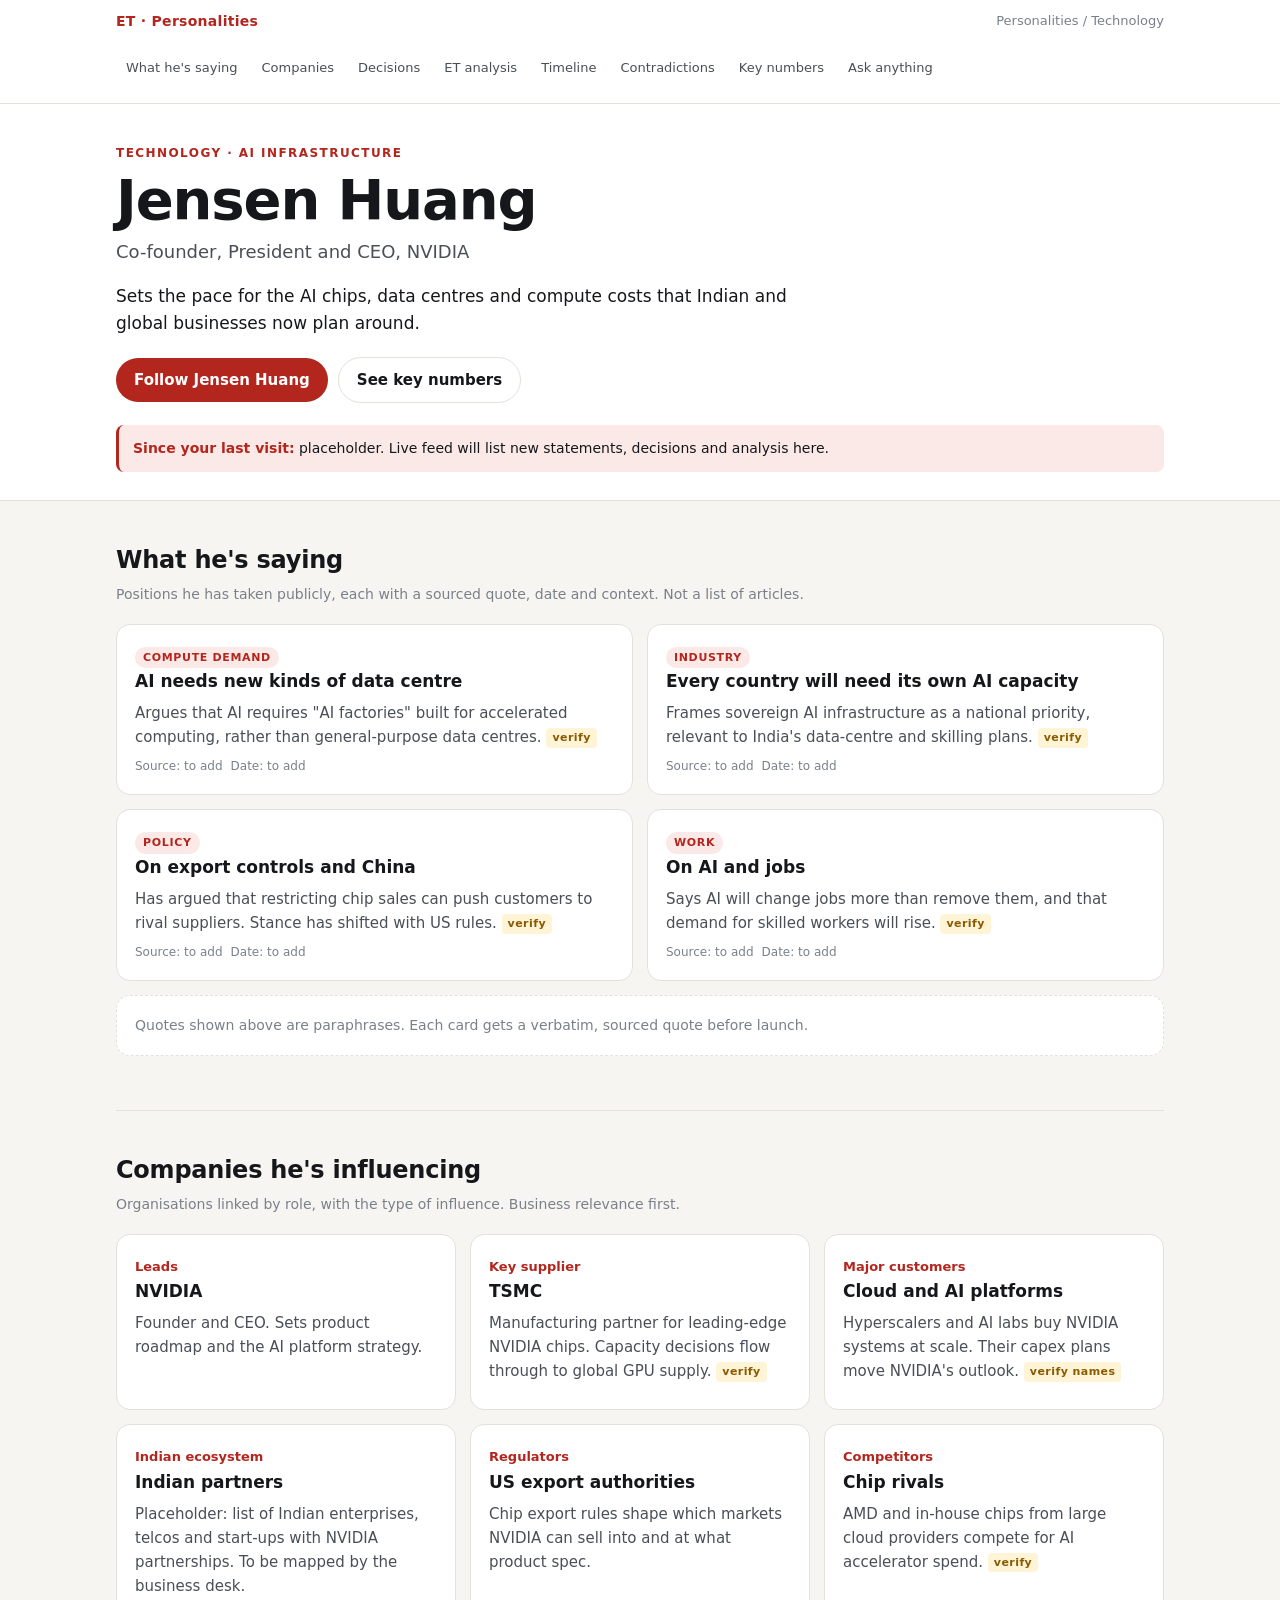
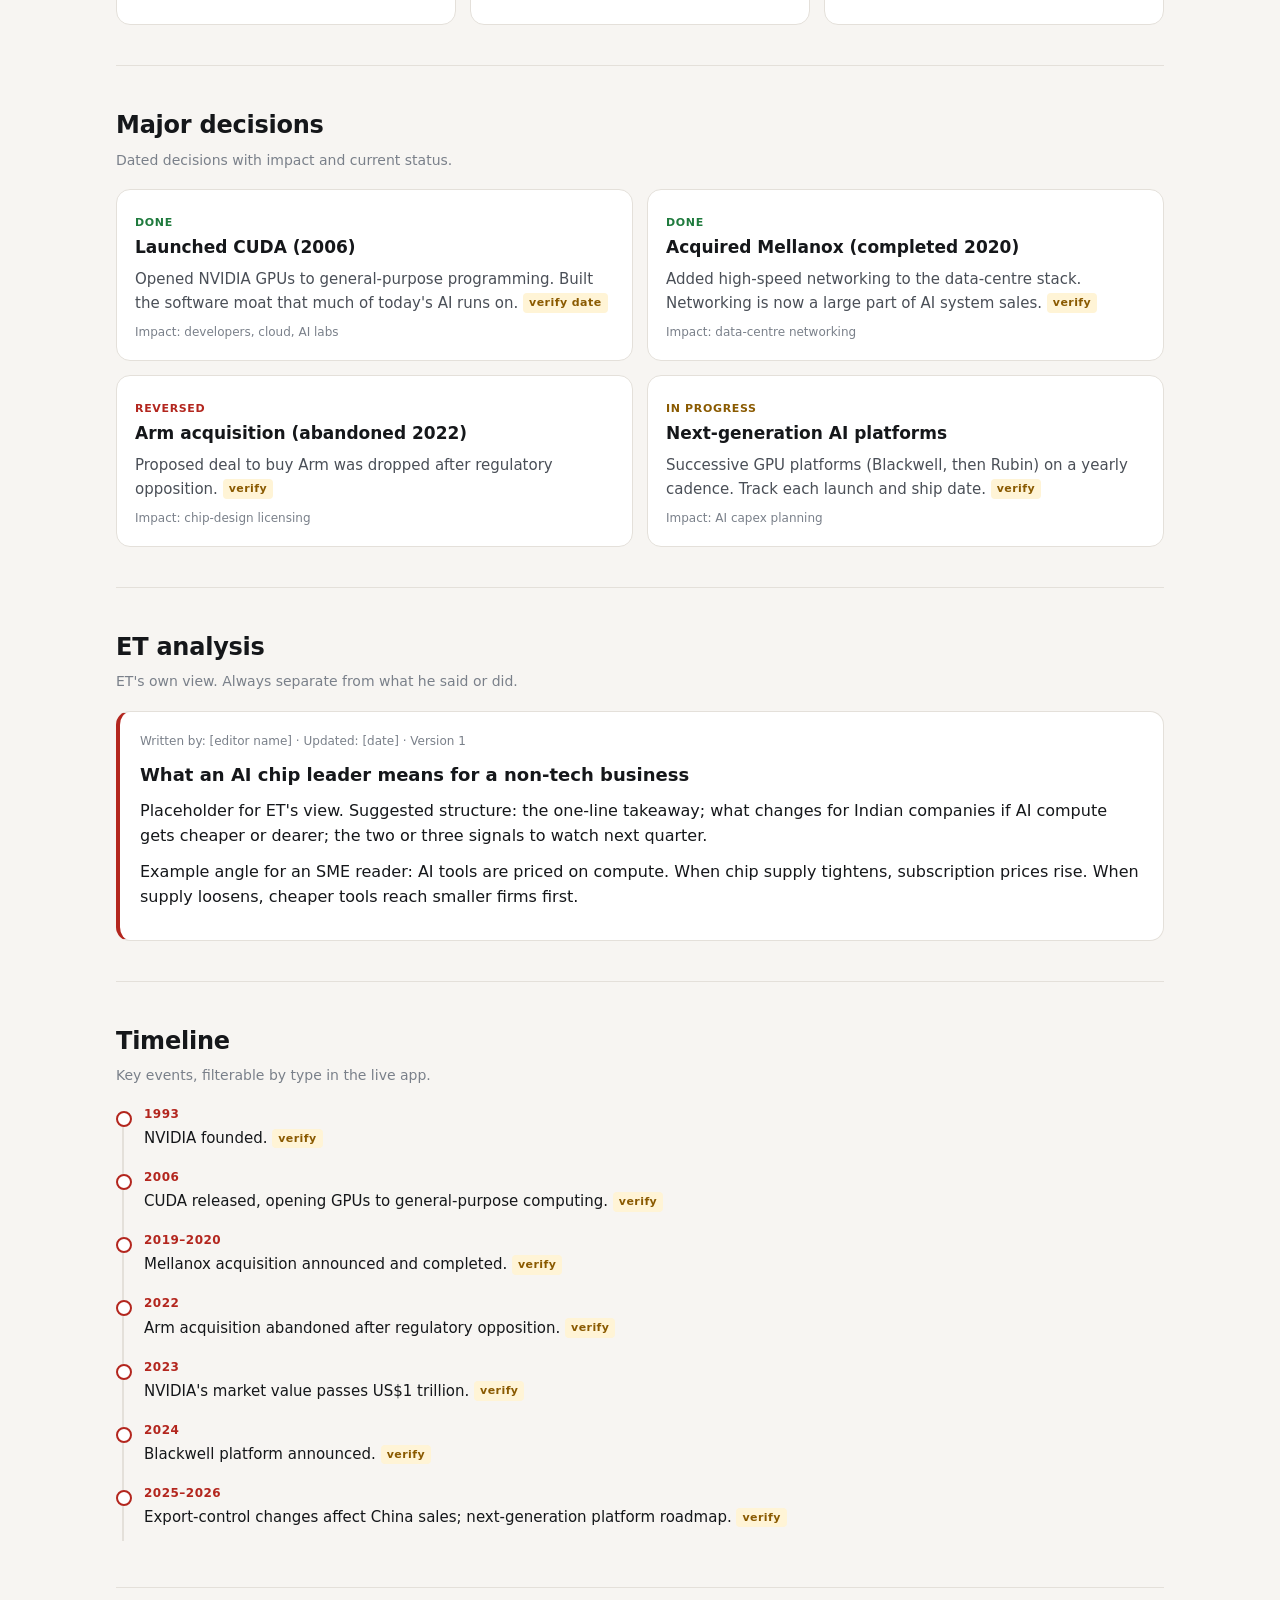
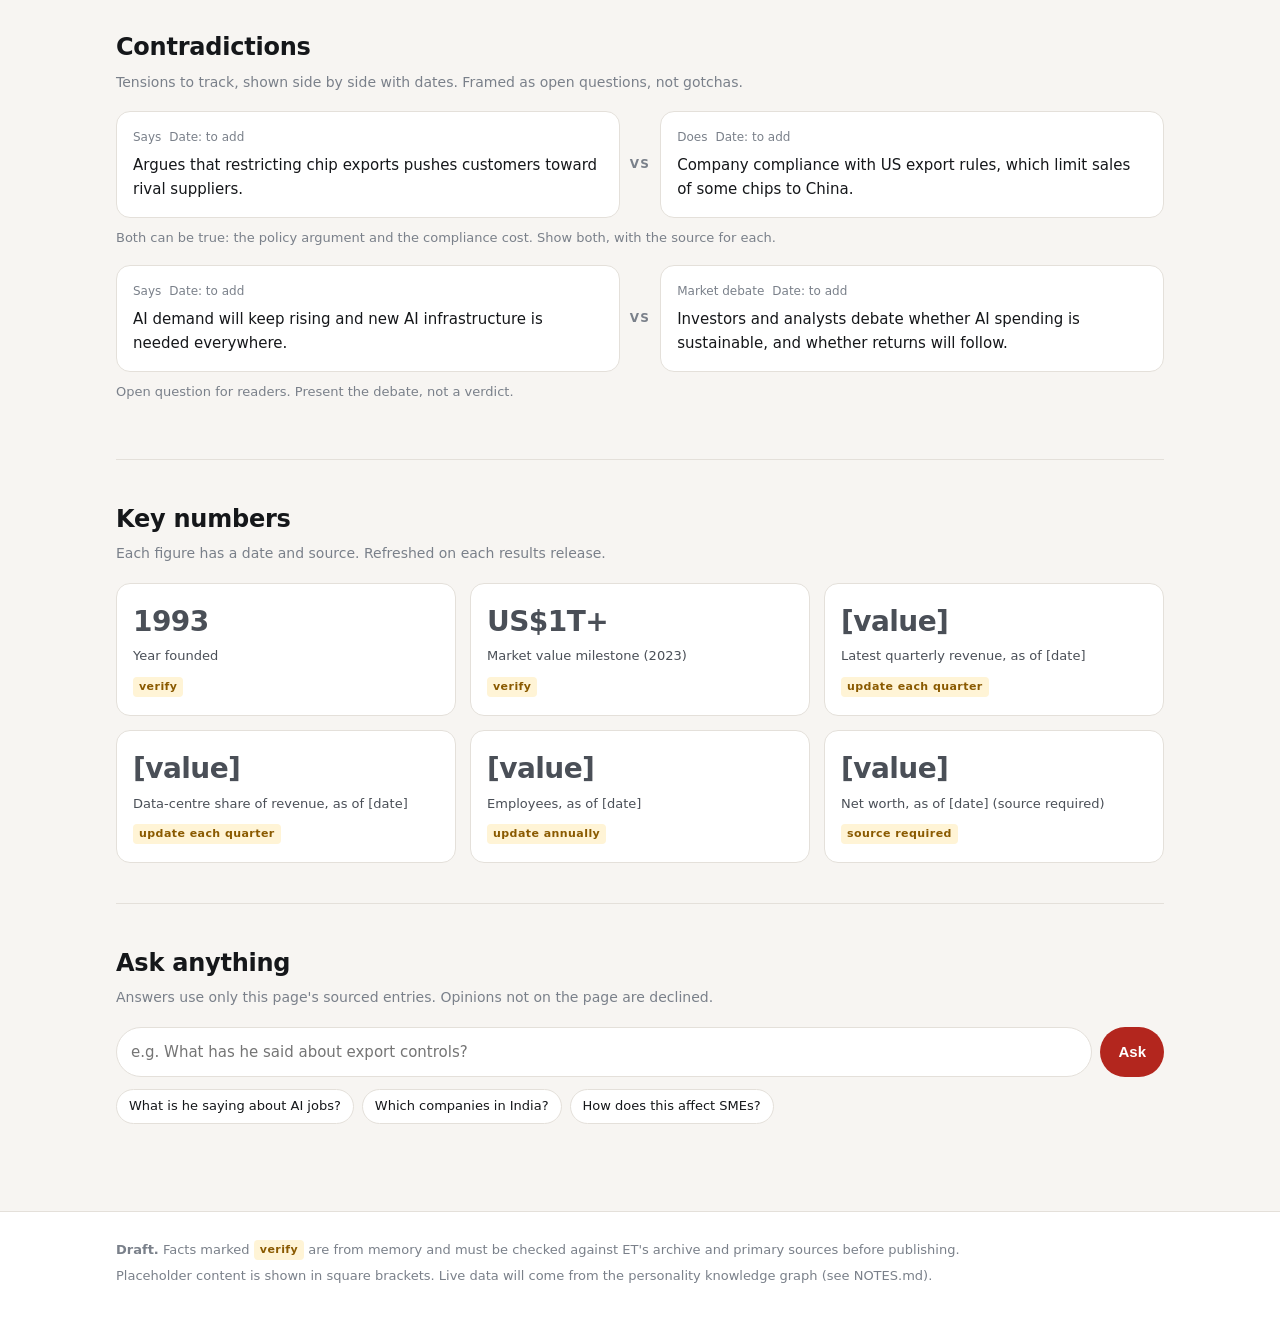
==== et-personality-pages/jensen-huang.html @ f09d6fd0 "Add ET personalities page notes and sample landing pages Draft notes covering shortlist criteria, li" ====
<!doctype html>
<html lang="en">
<head>
<meta charset="utf-8">
<meta name="viewport" content="width=device-width, initial-scale=1">
<title>Jensen Huang: latest news, statements, and business impact</title>
<meta name="description" content="Jensen Huang's positions, companies he is influencing, major decisions, ET analysis, timeline, contradictions and key numbers. Draft.">
<link rel="stylesheet" href="assets/styles.css">
</head>
<body>

<header class="topbar">
  <div class="wrap">
    <a class="brand" href="#top">ET · Personalities</a>
    <span class="crumb">Personalities / Technology</span>
  </div>
  <div class="wrap">
    <nav class="subnav" aria-label="Page sections">
      <a href="#saying">What he's saying</a>
      <a href="#companies">Companies</a>
      <a href="#decisions">Decisions</a>
      <a href="#analysis">ET analysis</a>
      <a href="#timeline">Timeline</a>
      <a href="#contradictions">Contradictions</a>
      <a href="#numbers">Key numbers</a>
      <a href="#ask">Ask anything</a>
    </nav>
  </div>
</header>

<div id="top"></div>

<section class="hero">
  <div class="wrap">
    <p class="eyebrow">Technology · AI infrastructure</p>
    <h1>Jensen Huang</h1>
    <p class="role">Co-founder, President and CEO, NVIDIA</p>
    <p class="why">Sets the pace for the AI chips, data centres and compute costs that Indian and global businesses now plan around.</p>
    <div class="hero-actions">
      <a class="btn" href="#">Follow Jensen Huang</a>
      <a class="btn ghost" href="#numbers">See key numbers</a>
    </div>
    <div class="since">
      <strong>Since your last visit:</strong> placeholder. Live feed will list new statements, decisions and analysis here.
    </div>
  </div>
</section>

<main class="wrap">

  <!-- 1. What he's saying -->
  <section id="saying">
    <div class="sec-head">
      <h2>What he's saying</h2>
      <p>Positions he has taken publicly, each with a sourced quote, date and context. Not a list of articles.</p>
    </div>
    <div class="grid two">
      <article class="card">
        <span class="tag">Compute demand</span>
        <h3>AI needs new kinds of data centre</h3>
        <p>Argues that AI requires "AI factories" built for accelerated computing, rather than general-purpose data centres. <span class="verify">verify</span></p>
        <div class="meta"><span>Source: to add</span><span>Date: to add</span></div>
      </article>
      <article class="card">
        <span class="tag">Industry</span>
        <h3>Every country will need its own AI capacity</h3>
        <p>Frames sovereign AI infrastructure as a national priority, relevant to India's data-centre and skilling plans. <span class="verify">verify</span></p>
        <div class="meta"><span>Source: to add</span><span>Date: to add</span></div>
      </article>
      <article class="card">
        <span class="tag">Policy</span>
        <h3>On export controls and China</h3>
        <p>Has argued that restricting chip sales can push customers to rival suppliers. Stance has shifted with US rules. <span class="verify">verify</span></p>
        <div class="meta"><span>Source: to add</span><span>Date: to add</span></div>
      </article>
      <article class="card">
        <span class="tag">Work</span>
        <h3>On AI and jobs</h3>
        <p>Says AI will change jobs more than remove them, and that demand for skilled workers will rise. <span class="verify">verify</span></p>
        <div class="meta"><span>Source: to add</span><span>Date: to add</span></div>
      </article>
    </div>
    <p class="placeholder" style="margin-top:14px;">Quotes shown above are paraphrases. Each card gets a verbatim, sourced quote before launch.</p>
  </section>

  <!-- 2. Companies he's influencing -->
  <section id="companies">
    <div class="sec-head">
      <h2>Companies he's influencing</h2>
      <p>Organisations linked by role, with the type of influence. Business relevance first.</p>
    </div>
    <div class="grid three">
      <article class="card">
        <span class="org-role">Leads</span>
        <h3>NVIDIA</h3>
        <p>Founder and CEO. Sets product roadmap and the AI platform strategy.</p>
      </article>
      <article class="card">
        <span class="org-role">Key supplier</span>
        <h3>TSMC</h3>
        <p>Manufacturing partner for leading-edge NVIDIA chips. Capacity decisions flow through to global GPU supply. <span class="verify">verify</span></p>
      </article>
      <article class="card">
        <span class="org-role">Major customers</span>
        <h3>Cloud and AI platforms</h3>
        <p>Hyperscalers and AI labs buy NVIDIA systems at scale. Their capex plans move NVIDIA's outlook. <span class="verify">verify names</span></p>
      </article>
      <article class="card">
        <span class="org-role">Indian ecosystem</span>
        <h3>Indian partners</h3>
        <p>Placeholder: list of Indian enterprises, telcos and start-ups with NVIDIA partnerships. To be mapped by the business desk.</p>
      </article>
      <article class="card">
        <span class="org-role">Regulators</span>
        <h3>US export authorities</h3>
        <p>Chip export rules shape which markets NVIDIA can sell into and at what product spec.</p>
      </article>
      <article class="card">
        <span class="org-role">Competitors</span>
        <h3>Chip rivals</h3>
        <p>AMD and in-house chips from large cloud providers compete for AI accelerator spend. <span class="verify">verify</span></p>
      </article>
    </div>
  </section>

  <!-- 3. Major decisions -->
  <section id="decisions">
    <div class="sec-head">
      <h2>Major decisions</h2>
      <p>Dated decisions with impact and current status.</p>
    </div>
    <div class="grid two">
      <article class="card">
        <span class="status done">Done</span>
        <h3>Launched CUDA (2006)</h3>
        <p>Opened NVIDIA GPUs to general-purpose programming. Built the software moat that much of today's AI runs on. <span class="verify">verify date</span></p>
        <div class="meta"><span>Impact: developers, cloud, AI labs</span></div>
      </article>
      <article class="card">
        <span class="status done">Done</span>
        <h3>Acquired Mellanox (completed 2020)</h3>
        <p>Added high-speed networking to the data-centre stack. Networking is now a large part of AI system sales. <span class="verify">verify</span></p>
        <div class="meta"><span>Impact: data-centre networking</span></div>
      </article>
      <article class="card">
        <span class="status reversed">Reversed</span>
        <h3>Arm acquisition (abandoned 2022)</h3>
        <p>Proposed deal to buy Arm was dropped after regulatory opposition. <span class="verify">verify</span></p>
        <div class="meta"><span>Impact: chip-design licensing</span></div>
      </article>
      <article class="card">
        <span class="status progress">In progress</span>
        <h3>Next-generation AI platforms</h3>
        <p>Successive GPU platforms (Blackwell, then Rubin) on a yearly cadence. Track each launch and ship date. <span class="verify">verify</span></p>
        <div class="meta"><span>Impact: AI capex planning</span></div>
      </article>
    </div>
  </section>

  <!-- 4. ET analysis -->
  <section id="analysis">
    <div class="sec-head">
      <h2>ET analysis</h2>
      <p>ET's own view. Always separate from what he said or did.</p>
    </div>
    <article class="analysis">
      <div class="byline">Written by: [editor name] · Updated: [date] · Version 1</div>
      <h3>What an AI chip leader means for a non-tech business</h3>
      <p>Placeholder for ET's view. Suggested structure: the one-line takeaway; what changes for Indian companies if AI compute gets cheaper or dearer; the two or three signals to watch next quarter.</p>
      <p>Example angle for an SME reader: AI tools are priced on compute. When chip supply tightens, subscription prices rise. When supply loosens, cheaper tools reach smaller firms first.</p>
    </article>
  </section>

  <!-- 5. Timeline -->
  <section id="timeline">
    <div class="sec-head">
      <h2>Timeline</h2>
      <p>Key events, filterable by type in the live app.</p>
    </div>
    <ol class="timeline">
      <li><div class="date">1993</div><p class="ev">NVIDIA founded. <span class="verify">verify</span></p></li>
      <li><div class="date">2006</div><p class="ev">CUDA released, opening GPUs to general-purpose computing. <span class="verify">verify</span></p></li>
      <li><div class="date">2019–2020</div><p class="ev">Mellanox acquisition announced and completed. <span class="verify">verify</span></p></li>
      <li><div class="date">2022</div><p class="ev">Arm acquisition abandoned after regulatory opposition. <span class="verify">verify</span></p></li>
      <li><div class="date">2023</div><p class="ev">NVIDIA's market value passes US$1 trillion. <span class="verify">verify</span></p></li>
      <li><div class="date">2024</div><p class="ev">Blackwell platform announced. <span class="verify">verify</span></p></li>
      <li><div class="date">2025–2026</div><p class="ev">Export-control changes affect China sales; next-generation platform roadmap. <span class="verify">verify</span></p></li>
    </ol>
  </section>

  <!-- 6. Contradictions -->
  <section id="contradictions">
    <div class="sec-head">
      <h2>Contradictions</h2>
      <p>Tensions to track, shown side by side with dates. Framed as open questions, not gotchas.</p>
    </div>
    <div class="pair">
      <div class="side">
        <div class="meta"><span>Says</span><span>Date: to add</span></div>
        <p>Argues that restricting chip exports pushes customers toward rival suppliers.</p>
      </div>
      <div class="vs">VS</div>
      <div class="side">
        <div class="meta"><span>Does</span><span>Date: to add</span></div>
        <p>Company compliance with US export rules, which limit sales of some chips to China.</p>
      </div>
    </div>
    <p class="pair-note">Both can be true: the policy argument and the compliance cost. Show both, with the source for each.</p>
    <div class="pair">
      <div class="side">
        <div class="meta"><span>Says</span><span>Date: to add</span></div>
        <p>AI demand will keep rising and new AI infrastructure is needed everywhere.</p>
      </div>
      <div class="vs">VS</div>
      <div class="side">
        <div class="meta"><span>Market debate</span><span>Date: to add</span></div>
        <p>Investors and analysts debate whether AI spending is sustainable, and whether returns will follow.</p>
      </div>
    </div>
    <p class="pair-note">Open question for readers. Present the debate, not a verdict.</p>
  </section>

  <!-- 7. Key numbers -->
  <section id="numbers">
    <div class="sec-head">
      <h2>Key numbers</h2>
      <p>Each figure has a date and source. Refreshed on each results release.</p>
    </div>
    <div class="grid three">
      <div class="card stat"><p class="val">1993</p><p class="lbl">Year founded</p><span class="verify">verify</span></div>
      <div class="card stat"><p class="val">US$1T+</p><p class="lbl">Market value milestone (2023)</p><span class="verify">verify</span></div>
      <div class="card stat"><p class="val">[value]</p><p class="lbl">Latest quarterly revenue, as of [date]</p><span class="verify">update each quarter</span></div>
      <div class="card stat"><p class="val">[value]</p><p class="lbl">Data-centre share of revenue, as of [date]</p><span class="verify">update each quarter</span></div>
      <div class="card stat"><p class="val">[value]</p><p class="lbl">Employees, as of [date]</p><span class="verify">update annually</span></div>
      <div class="card stat"><p class="val">[value]</p><p class="lbl">Net worth, as of [date] (source required)</p><span class="verify">source required</span></div>
    </div>
  </section>

  <!-- 8. Ask anything -->
  <section id="ask">
    <div class="sec-head">
      <h2>Ask anything</h2>
      <p>Answers use only this page's sourced entries. Opinions not on the page are declined.</p>
    </div>
    <form class="ask" onsubmit="return askJensen(event)">
      <input type="text" id="q" placeholder="e.g. What has he said about export controls?" aria-label="Ask a question about Jensen Huang">
      <button class="btn" type="submit">Ask</button>
    </form>
    <div class="chips">
      <button type="button" onclick="suggest('What is he saying about AI jobs?')">What is he saying about AI jobs?</button>
      <button type="button" onclick="suggest('Which companies does he influence in India?')">Which companies in India?</button>
      <button type="button" onclick="suggest('How do his decisions affect SME costs?')">How does this affect SMEs?</button>
    </div>
    <p class="ask-out" id="out" aria-live="polite"></p>
  </section>

</main>

<footer>
  <div class="wrap">
    <p><strong>Draft.</strong> Facts marked <span class="verify">verify</span> are from memory and must be checked against ET's archive and primary sources before publishing.</p>
    <p>Placeholder content is shown in square brackets. Live data will come from the personality knowledge graph (see NOTES.md).</p>
  </div>
</footer>

<script>
  function suggest(text) {
    document.getElementById('q').value = text;
    document.getElementById('q').focus();
  }
  function askJensen(e) {
    e.preventDefault();
    var q = document.getElementById('q').value.trim();
    document.getElementById('out').textContent = q
      ? 'Ask-anything is not live yet. It will answer "' + q + '" from this page\'s sourced entries and cite them.'
      : 'Type a question first.';
    return false;
  }
</script>
</body>
</html>
---- et-personality-pages/assets/styles.css ----
:root {
  --bg: #f7f5f2;
  --surface: #ffffff;
  --ink: #15171a;
  --ink-soft: #4a4f57;
  --muted: #7a808a;
  --line: #e4e0da;
  --accent: #b3261e;
  --accent-soft: #fbe9e7;
  --verify: #8a5a00;
  --verify-bg: #fff4d6;
  --radius: 14px;
  --maxw: 1080px;
}

@media (prefers-color-scheme: dark) {
  :root:not([data-theme="light"]) {
    --bg: #0f1113;
    --surface: #171a1d;
    --ink: #f1f1ee;
    --ink-soft: #c3c7cc;
    --muted: #8b919b;
    --line: #2a2e33;
    --accent: #ff7a70;
    --accent-soft: #3a1e1c;
    --verify: #f5c770;
    --verify-bg: #3a2e12;
  }
}

:root[data-theme="dark"] {
  --bg: #0f1113;
  --surface: #171a1d;
  --ink: #f1f1ee;
  --ink-soft: #c3c7cc;
  --muted: #8b919b;
  --line: #2a2e33;
  --accent: #ff7a70;
  --accent-soft: #3a1e1c;
  --verify: #f5c770;
  --verify-bg: #3a2e12;
}

* { box-sizing: border-box; }

html { scroll-behavior: smooth; }

body {
  margin: 0;
  background: var(--bg);
  color: var(--ink);
  font-family: system-ui, -apple-system, "Segoe UI", Roboto, "Helvetica Neue", Arial, sans-serif;
  line-height: 1.6;
  -webkit-font-smoothing: antialiased;
}

a { color: inherit; }

.wrap {
  max-width: var(--maxw);
  margin: 0 auto;
  padding: 0 16px;
}

/* ---------- top bar + section nav ---------- */
.topbar {
  position: sticky;
  top: 0;
  z-index: 10;
  background: var(--surface);
  border-bottom: 1px solid var(--line);
}
.topbar .wrap {
  display: flex;
  align-items: center;
  justify-content: space-between;
  gap: 12px;
  padding-top: 10px;
  padding-bottom: 10px;
}
.brand { font-weight: 700; letter-spacing: 0.02em; font-size: 14px; color: var(--accent); text-decoration: none; }
.crumb { font-size: 13px; color: var(--muted); }

.subnav {
  display: flex;
  gap: 4px;
  overflow-x: auto;
  scrollbar-width: none;
  padding-bottom: 8px;
}
.subnav::-webkit-scrollbar { display: none; }
.subnav a {
  flex: 0 0 auto;
  font-size: 13px;
  text-decoration: none;
  color: var(--ink-soft);
  padding: 6px 10px;
  border-radius: 999px;
  white-space: nowrap;
}
.subnav a:hover { background: var(--accent-soft); color: var(--accent); }

/* ---------- hero ---------- */
.hero {
  padding: 40px 0 28px;
  border-bottom: 1px solid var(--line);
  background: var(--surface);
}
.eyebrow {
  font-size: 12px;
  text-transform: uppercase;
  letter-spacing: 0.12em;
  color: var(--accent);
  font-weight: 700;
  margin: 0 0 8px;
}
h1 {
  font-size: clamp(32px, 6vw, 56px);
  line-height: 1.05;
  margin: 0 0 8px;
  letter-spacing: -0.02em;
}
.role { font-size: 18px; color: var(--ink-soft); margin: 0 0 16px; }
.why { max-width: 680px; font-size: 17px; color: var(--ink); margin: 0 0 20px; }
.hero-actions { display: flex; flex-wrap: wrap; gap: 10px; align-items: center; }
.btn {
  display: inline-block;
  border: 0;
  border-radius: 999px;
  padding: 10px 18px;
  font-size: 15px;
  font-weight: 600;
  cursor: pointer;
  text-decoration: none;
  background: var(--accent);
  color: #fff;
}
.btn.ghost { background: transparent; color: var(--ink); border: 1px solid var(--line); }
.since {
  margin-top: 22px;
  padding: 12px 14px;
  border-left: 3px solid var(--accent);
  background: var(--accent-soft);
  border-radius: 8px;
  font-size: 14px;
  color: var(--ink);
}
.since strong { color: var(--accent); }

/* ---------- sections ---------- */
main section {
  padding: 40px 0;
  border-bottom: 1px solid var(--line);
}
main section:last-of-type { border-bottom: 0; }
.sec-head { margin-bottom: 18px; }
.sec-head h2 { font-size: 24px; margin: 0 0 4px; letter-spacing: -0.01em; }
.sec-head p { margin: 0; color: var(--muted); font-size: 14px; }

.grid { display: grid; gap: 14px; grid-template-columns: 1fr; }
@media (min-width: 720px) {
  .grid.two { grid-template-columns: 1fr 1fr; }
  .grid.three { grid-template-columns: 1fr 1fr 1fr; }
}

.card {
  background: var(--surface);
  border: 1px solid var(--line);
  border-radius: var(--radius);
  padding: 18px;
}
.card h3 { margin: 0 0 6px; font-size: 17px; }
.card p { margin: 0 0 8px; color: var(--ink-soft); font-size: 15px; }
.meta { font-size: 12px; color: var(--muted); display: flex; flex-wrap: wrap; gap: 8px; }
.tag {
  display: inline-block;
  font-size: 11px;
  font-weight: 600;
  text-transform: uppercase;
  letter-spacing: 0.06em;
  padding: 2px 8px;
  border-radius: 999px;
  background: var(--accent-soft);
  color: var(--accent);
}

blockquote {
  margin: 0 0 8px;
  padding: 0 0 0 12px;
  border-left: 2px solid var(--accent);
  color: var(--ink);
  font-style: italic;
}

/* [verify] marker */
.verify {
  display: inline-block;
  font-size: 11px;
  font-weight: 700;
  padding: 1px 6px;
  border-radius: 4px;
  background: var(--verify-bg);
  color: var(--verify);
  font-style: normal;
  letter-spacing: 0.04em;
  vertical-align: middle;
}

.placeholder {
  border: 1px dashed var(--line);
  border-radius: var(--radius);
  padding: 18px;
  color: var(--muted);
  font-size: 14px;
  background: var(--surface);
}

/* ---------- companies ---------- */
.org-role { font-size: 13px; color: var(--accent); font-weight: 600; }

/* ---------- decisions ---------- */
.status { font-size: 11px; font-weight: 700; text-transform: uppercase; letter-spacing: 0.06em; color: var(--ink-soft); }
.status.done { color: #1f7a3d; }
.status.progress { color: var(--verify); }
.status.reversed { color: var(--accent); }

/* ---------- analysis ---------- */
.analysis {
  background: var(--surface);
  border: 1px solid var(--line);
  border-left: 4px solid var(--accent);
  border-radius: var(--radius);
  padding: 20px;
}
.analysis h3 { margin: 0 0 8px; font-size: 18px; }
.analysis p { margin: 0 0 10px; color: var(--ink); }
.analysis .byline { font-size: 12px; color: var(--muted); margin-bottom: 10px; }

/* ---------- timeline ---------- */
.timeline { position: relative; margin: 0; padding: 0 0 0 22px; list-style: none; }
.timeline::before {
  content: "";
  position: absolute;
  left: 6px; top: 6px; bottom: 6px;
  width: 2px;
  background: var(--line);
}
.timeline li { position: relative; padding: 0 0 18px 6px; }
.timeline li::before {
  content: "";
  position: absolute;
  left: -22px; top: 6px;
  width: 12px; height: 12px;
  border-radius: 50%;
  background: var(--surface);
  border: 2px solid var(--accent);
}
.timeline .date { font-size: 12px; font-weight: 700; color: var(--accent); letter-spacing: 0.04em; }
.timeline .ev { font-size: 15px; margin: 2px 0 0; }

/* ---------- contradictions ---------- */
.pair {
  display: grid;
  gap: 10px;
  grid-template-columns: 1fr;
  margin-bottom: 14px;
}
@media (min-width: 720px) {
  .pair { grid-template-columns: 1fr auto 1fr; align-items: stretch; }
}
.pair .side { background: var(--surface); border: 1px solid var(--line); border-radius: var(--radius); padding: 16px; }
.pair .side .meta { margin-bottom: 6px; }
.pair .side p { margin: 0; font-size: 15px; }
.pair .vs {
  align-self: center;
  font-size: 12px;
  font-weight: 700;
  color: var(--muted);
  text-align: center;
  letter-spacing: 0.1em;
}
.pair-note { font-size: 13px; color: var(--muted); margin: -4px 0 16px; }

/* ---------- key numbers ---------- */
.stat { padding: 16px; }
.stat .val { font-size: 28px; font-weight: 800; letter-spacing: -0.02em; margin: 0; }
.stat .lbl { font-size: 13px; color: var(--ink-soft); margin: 2px 0 6px; }

/* ---------- ask anything ---------- */
.ask { display: flex; gap: 8px; flex-wrap: wrap; }
.ask input {
  flex: 1 1 240px;
  min-width: 0;
  font: inherit;
  font-size: 15px;
  padding: 12px 14px;
  border-radius: 999px;
  border: 1px solid var(--line);
  background: var(--surface);
  color: var(--ink);
}
.ask input:focus { outline: 2px solid var(--accent); outline-offset: 1px; }
.ask-out { margin-top: 12px; font-size: 14px; color: var(--ink-soft); min-height: 1.5em; }
.chips { display: flex; flex-wrap: wrap; gap: 8px; margin-top: 12px; }
.chips button {
  font: inherit;
  font-size: 13px;
  padding: 6px 12px;
  border-radius: 999px;
  border: 1px solid var(--line);
  background: var(--surface);
  color: var(--ink);
  cursor: pointer;
}

/* ---------- footer ---------- */
footer {
  padding: 28px 0 40px;
  font-size: 13px;
  color: var(--muted);
  background: var(--surface);
  border-top: 1px solid var(--line);
}
footer p { margin: 0 0 6px; }

@media (max-width: 480px) {
  .topbar .crumb { display: none; }
  .hero { padding-top: 28px; }
}
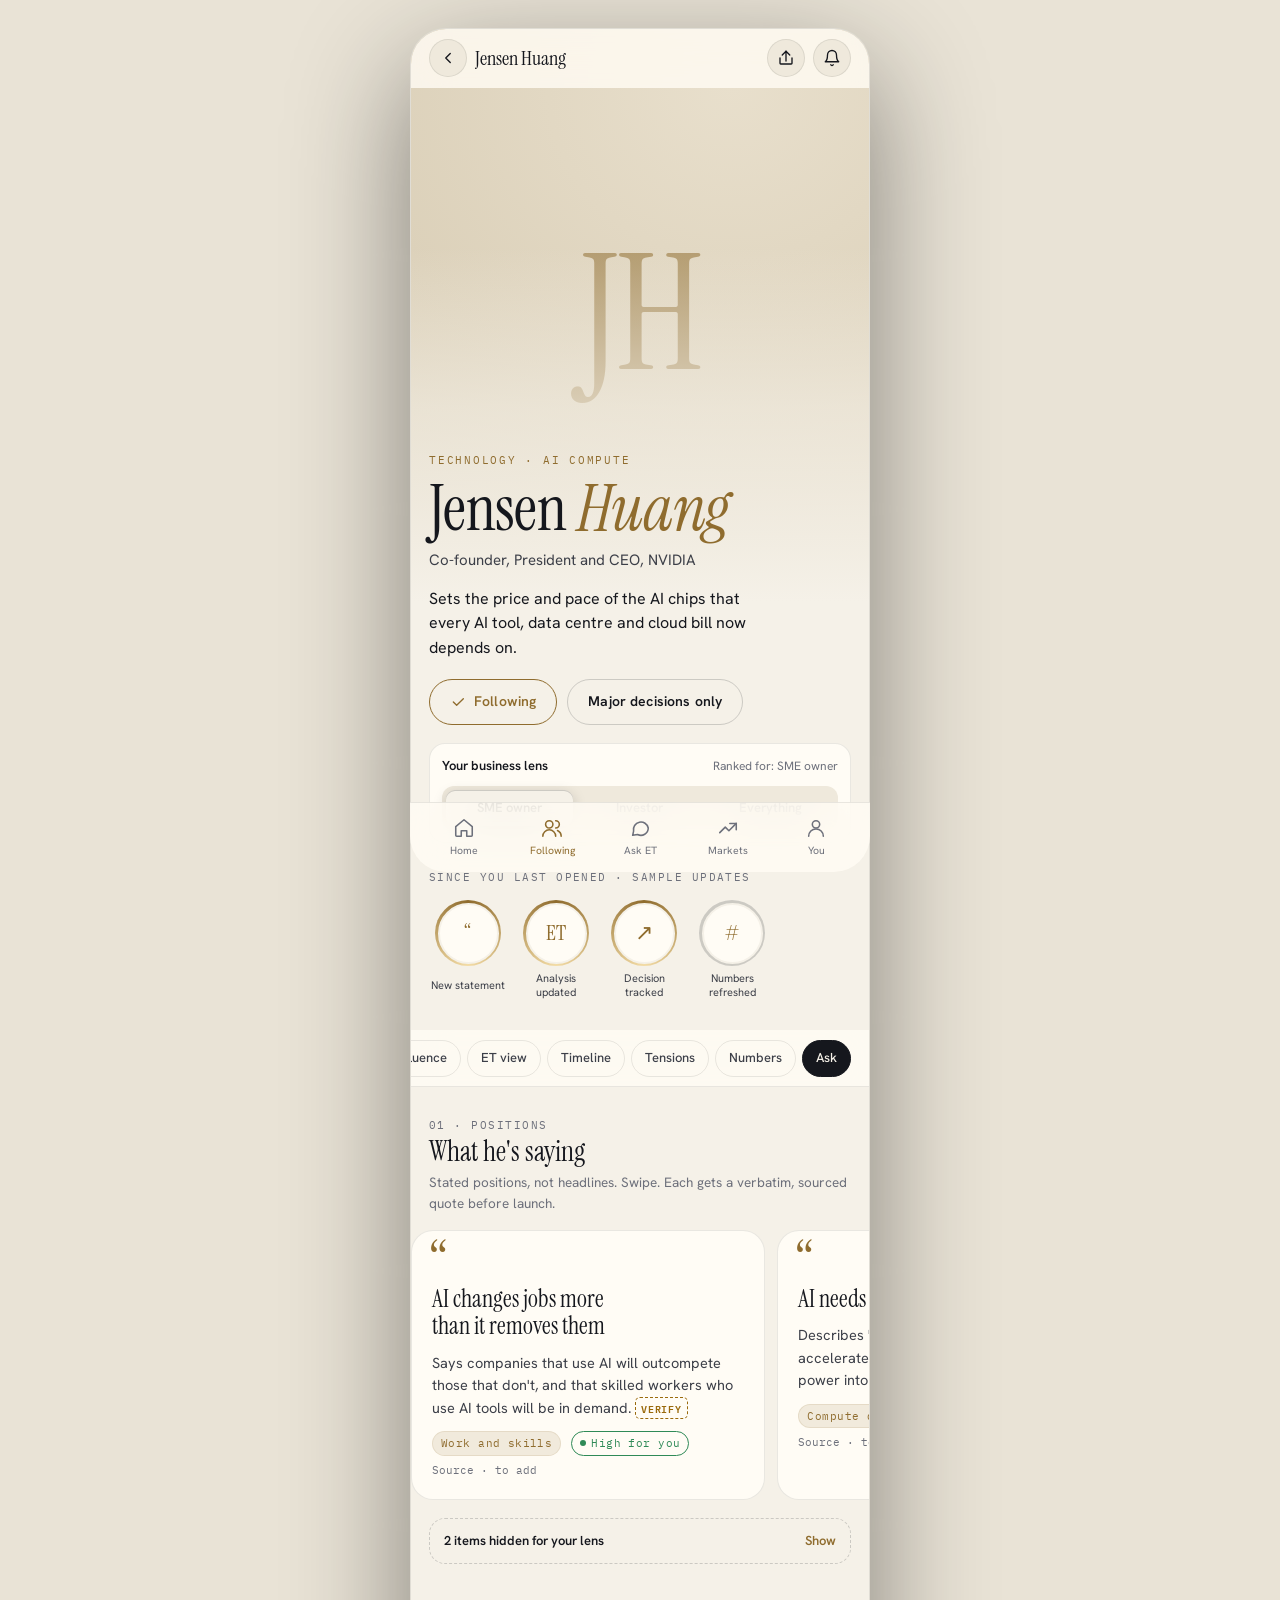
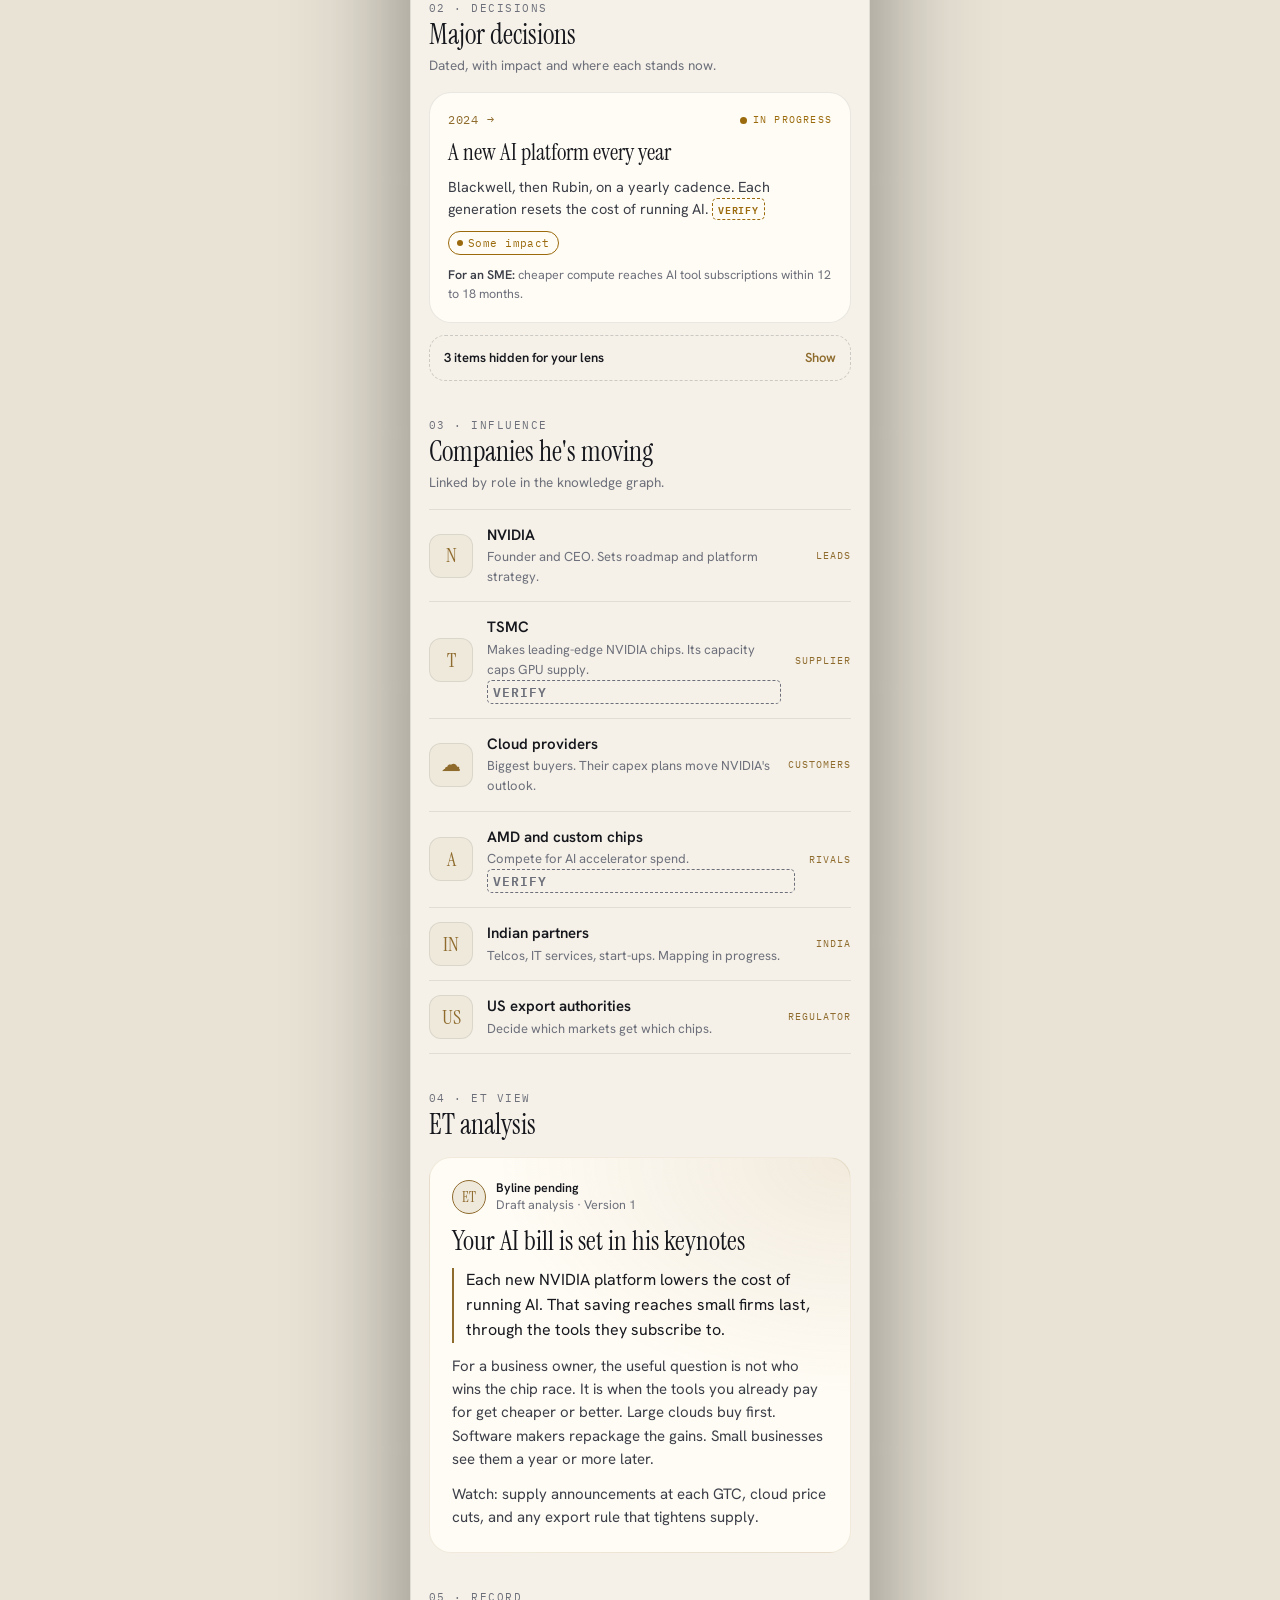
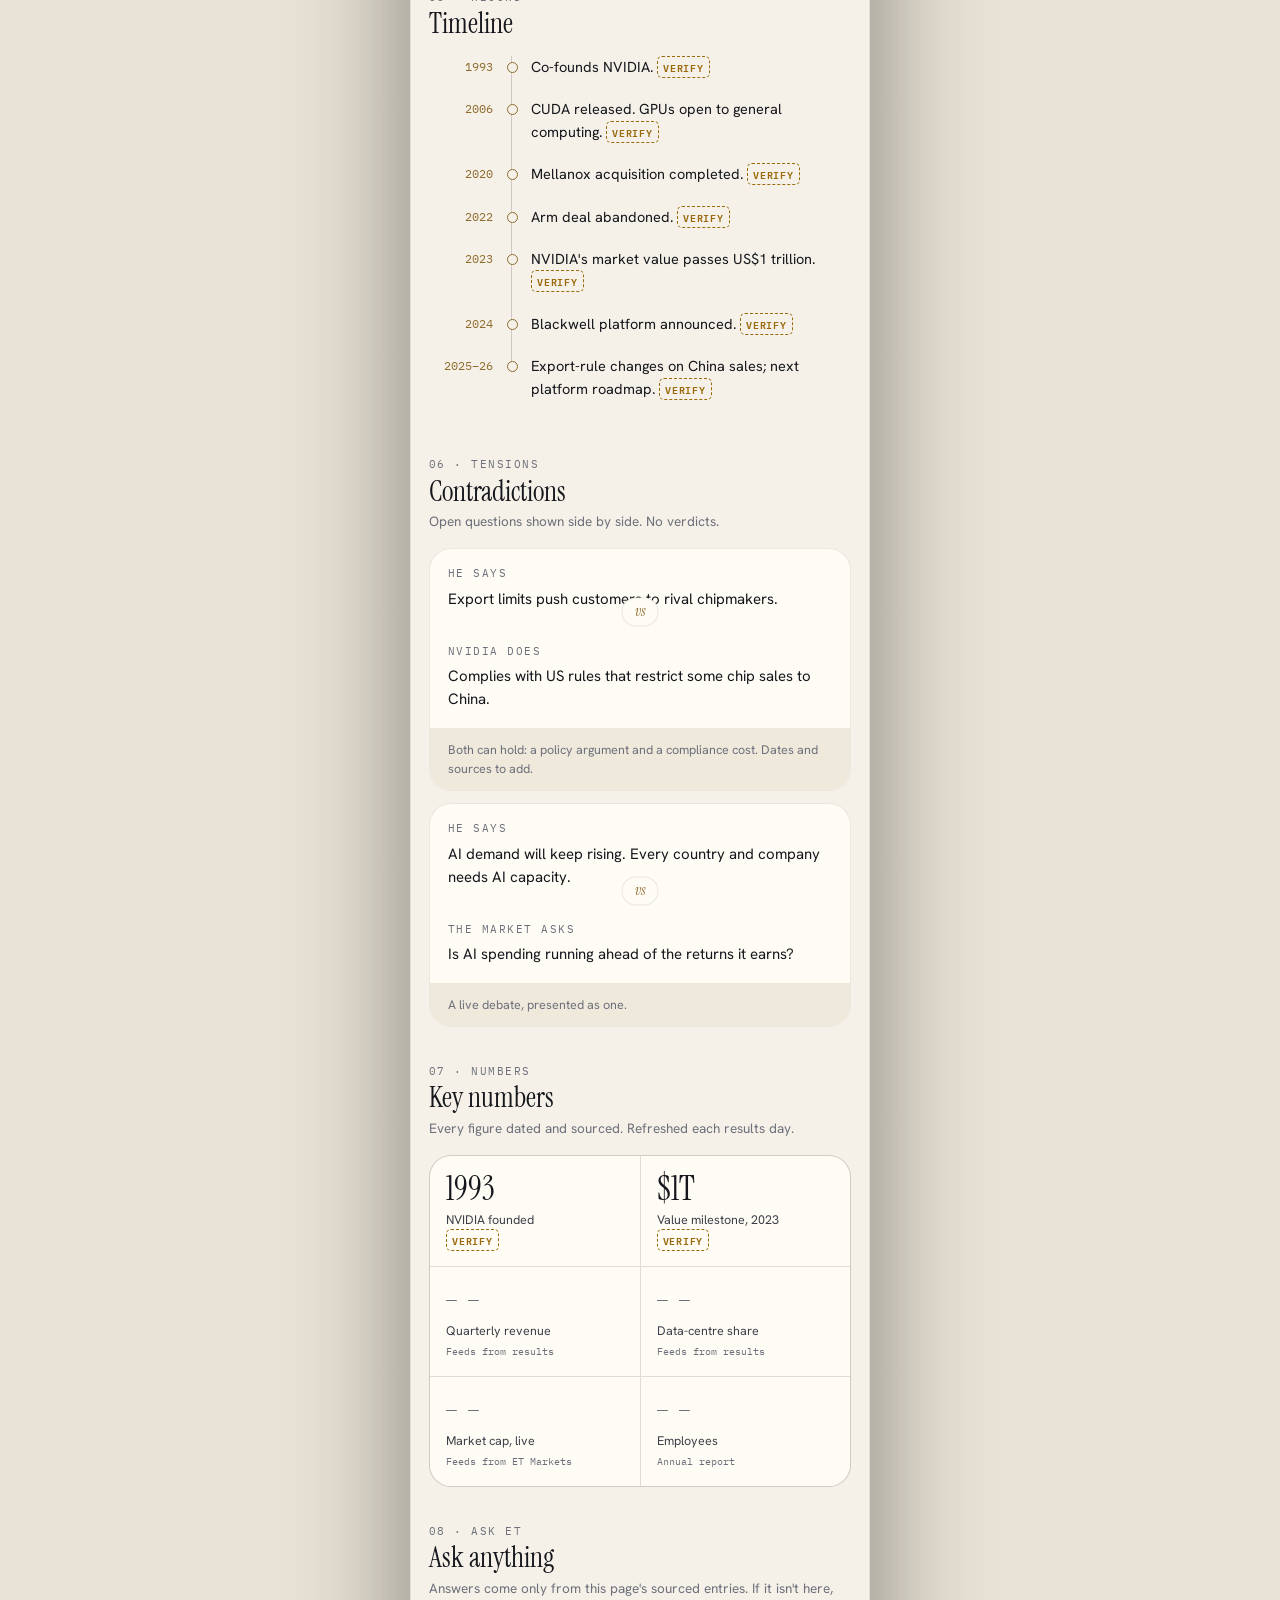
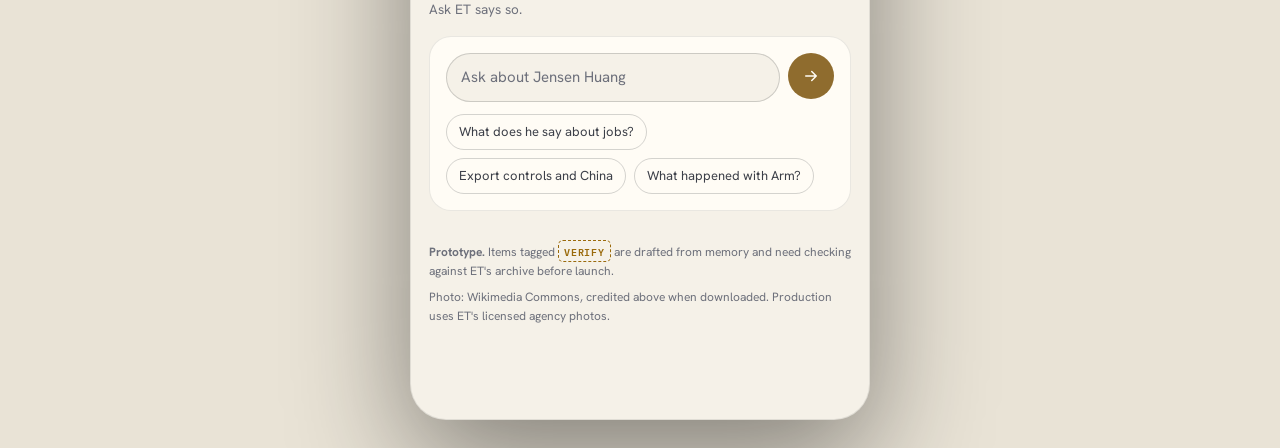
==== commit 481435dd: "Redesign personality pages as premium app screens Adds an app case (why the follow experience belong" ====
--- a/et-personality-pages/jensen-huang.html
+++ b/et-personality-pages/jensen-huang.html
@@ -2,280 +2,270 @@
 <html lang="en">
 <head>
 <meta charset="utf-8">
-<meta name="viewport" content="width=device-width, initial-scale=1">
-<title>Jensen Huang: latest news, statements, and business impact</title>
-<meta name="description" content="Jensen Huang's positions, companies he is influencing, major decisions, ET analysis, timeline, contradictions and key numbers. Draft.">
-<link rel="stylesheet" href="assets/styles.css">
+<meta name="viewport" content="width=device-width, initial-scale=1, viewport-fit=cover">
+<title>Jensen Huang · ET Personalities</title>
+<meta name="description" content="Jensen Huang on ET: what he's saying, decisions, companies he moves, ET analysis, timeline, contradictions and key numbers.">
+<link rel="preconnect" href="https://fonts.googleapis.com">
+<link rel="preconnect" href="https://fonts.gstatic.com" crossorigin>
+<link rel="stylesheet" href="https://fonts.googleapis.com/css2?family=Instrument+Serif:ital@0;1&family=Hanken+Grotesk:wght@400;500;600;700&family=IBM+Plex+Mono:wght@400;500&display=swap">
+<link rel="stylesheet" href="assets/app.css">
 </head>
-<body>
-
-<header class="topbar">
-  <div class="wrap">
-    <a class="brand" href="#top">ET · Personalities</a>
-    <span class="crumb">Personalities / Technology</span>
+<body data-lens="sme">
+<div class="app">
+
+  <header class="appbar pad">
+    <div class="bar-group">
+      <a class="icon-btn" href="index.html" aria-label="Back to Following"><svg viewBox="0 0 24 24"><path d="M15 18l-6-6 6-6"/></svg></a>
+      <span class="title">Jensen Huang</span>
+    </div>
+    <div class="bar-group">
+      <button class="icon-btn" type="button" data-share aria-label="Share"><svg viewBox="0 0 24 24"><path d="M4 12v7a1 1 0 001 1h14a1 1 0 001-1v-7"/><path d="M12 3v13"/><path d="M7 8l5-5 5 5"/></svg></button>
+      <button class="icon-btn" type="button" data-alerts aria-label="Alert settings"><svg viewBox="0 0 24 24"><path d="M6 8a6 6 0 1112 0c0 7 3 9 3 9H3s3-2 3-9"/><path d="M10.3 21a1.94 1.94 0 003.4 0"/></svg></button>
+    </div>
+  </header>
+
+  <figure class="portrait" style="margin-left:0;margin-right:0;margin-bottom:0">
+    <img data-photo="jensen-huang" src="assets/photos/jensen-huang.jpg" alt="Jensen Huang">
+    <div class="monogram" aria-hidden="true">JH</div>
+    <span class="photo-credit"></span>
+  </figure>
+
+  <section class="hero pad">
+    <span class="kicker">Technology · AI compute</span>
+    <h1>Jensen <em>Huang</em></h1>
+    <p class="role">Co-founder, President and CEO, NVIDIA</p>
+    <p class="why">Sets the price and pace of the AI chips that every AI tool, data centre and cloud bill now depends on.</p>
+    <div class="follow-row">
+      <button class="btn" type="button" data-follow="jensen-huang" data-name="Jensen Huang" data-default-on><svg viewBox="0 0 24 24"><path d="M5 12l5 5L20 7"/></svg><span class="lbl">Following</span></button>
+      <button class="btn quiet" type="button" data-alerts>Major decisions only</button>
+    </div>
+  </section>
+
+  <div class="pad">
+    <div class="lens" role="group" aria-label="Business lens">
+      <div class="lens-head"><b>Your business lens</b><span data-lens-note>Ranked for: SME owner</span></div>
+      <div class="seg">
+        <button type="button" data-lens="sme" aria-pressed="true">SME owner</button>
+        <button type="button" data-lens="investor" aria-pressed="false">Investor</button>
+        <button type="button" data-lens="all" aria-pressed="false">Everything</button>
+      </div>
+    </div>
+
+    <div class="since">
+      <span class="label">Since you last opened · sample updates</span>
+      <div class="rings">
+        <button class="ring" type="button" data-go="saying"><i><span>“</span></i><small>New statement</small></button>
+        <button class="ring" type="button" data-go="analysis"><i><span>ET</span></i><small>Analysis updated</small></button>
+        <button class="ring" type="button" data-go="decisions"><i><span>↗</span></i><small>Decision tracked</small></button>
+        <button class="ring seen" type="button" data-go="numbers"><i><span>#</span></i><small>Numbers refreshed</small></button>
+      </div>
+    </div>
   </div>
-  <div class="wrap">
-    <nav class="subnav" aria-label="Page sections">
-      <a href="#saying">What he's saying</a>
-      <a href="#companies">Companies</a>
-      <a href="#decisions">Decisions</a>
-      <a href="#analysis">ET analysis</a>
-      <a href="#timeline">Timeline</a>
-      <a href="#contradictions">Contradictions</a>
-      <a href="#numbers">Key numbers</a>
-      <a href="#ask">Ask anything</a>
-    </nav>
-  </div>
-</header>
-
-<div id="top"></div>
-
-<section class="hero">
-  <div class="wrap">
-    <p class="eyebrow">Technology · AI infrastructure</p>
-    <h1>Jensen Huang</h1>
-    <p class="role">Co-founder, President and CEO, NVIDIA</p>
-    <p class="why">Sets the pace for the AI chips, data centres and compute costs that Indian and global businesses now plan around.</p>
-    <div class="hero-actions">
-      <a class="btn" href="#">Follow Jensen Huang</a>
-      <a class="btn ghost" href="#numbers">See key numbers</a>
-    </div>
-    <div class="since">
-      <strong>Since your last visit:</strong> placeholder. Live feed will list new statements, decisions and analysis here.
-    </div>
-  </div>
-</section>
-
-<main class="wrap">
-
-  <!-- 1. What he's saying -->
-  <section id="saying">
-    <div class="sec-head">
-      <h2>What he's saying</h2>
-      <p>Positions he has taken publicly, each with a sourced quote, date and context. Not a list of articles.</p>
-    </div>
-    <div class="grid two">
-      <article class="card">
-        <span class="tag">Compute demand</span>
-        <h3>AI needs new kinds of data centre</h3>
-        <p>Argues that AI requires "AI factories" built for accelerated computing, rather than general-purpose data centres. <span class="verify">verify</span></p>
-        <div class="meta"><span>Source: to add</span><span>Date: to add</span></div>
+
+  <nav class="chips pad" aria-label="Sections">
+    <a href="#saying">Saying</a>
+    <a href="#decisions">Decisions</a>
+    <a href="#network">Influence</a>
+    <a href="#analysis">ET view</a>
+    <a href="#timeline">Timeline</a>
+    <a href="#contradictions">Tensions</a>
+    <a href="#numbers">Numbers</a>
+    <a href="#ask">Ask</a>
+  </nav>
+
+  <main class="pad">
+
+    <section class="sec" id="saying">
+      <div class="sec-head">
+        <span class="label">01 · Positions</span>
+        <h2>What he's saying</h2>
+        <p>Stated positions, not headlines. Swipe. Each gets a verbatim, sourced quote before launch.</p>
+      </div>
+      <div class="swipe" data-lens-group>
+        <article class="quote" data-rel="sme:high investor:low" data-ask="AI changes jobs more than it removes them">
+          <div class="mark">“</div>
+          <h3>AI changes jobs more than it removes them</h3>
+          <p>Says companies that use AI will outcompete those that don't, and that skilled workers who use AI tools will be in demand. <span class="verify">verify</span></p>
+          <div class="meta"><span class="pill topic">Work and skills</span><span class="pill rel">Some impact</span><span>Source · to add</span></div>
+        </article>
+        <article class="quote" data-rel="sme:med investor:high" data-ask="AI needs a new kind of data centre: AI factories">
+          <div class="mark">“</div>
+          <h3>AI needs a new kind of data centre</h3>
+          <p>Describes "AI factories": facilities built for accelerated computing that turn data and power into AI output. <span class="verify">verify</span></p>
+          <div class="meta"><span class="pill topic">Compute demand</span><span class="pill rel">Some impact</span><span>Source · to add</span></div>
+        </article>
+        <article class="quote" data-rel="sme:low investor:high" data-ask="Export controls on chips to China push customers to rivals">
+          <div class="mark">“</div>
+          <h3>On export controls and China</h3>
+          <p>Has argued that limits on chip sales push customers toward rival suppliers. His stance has shifted as US rules changed. <span class="verify">verify</span></p>
+          <div class="meta"><span class="pill topic">Trade policy</span><span class="pill rel">Some impact</span><span>Source · to add</span></div>
+        </article>
+        <article class="quote" data-rel="sme:low investor:med" data-ask="Every country needs sovereign AI capacity, including India">
+          <div class="mark">“</div>
+          <h3>Every country will want its own AI</h3>
+          <p>Frames sovereign AI infrastructure as a national priority. Directly relevant to India's data-centre build-out. <span class="verify">verify</span></p>
+          <div class="meta"><span class="pill topic">India · Policy</span><span class="pill rel">Some impact</span><span>Source · to add</span></div>
+        </article>
+      </div>
+      <button class="lens-hidden" type="button" hidden><span><b>0 items hidden for your lens</b></span><u>Show</u></button>
+    </section>
+
+    <section class="sec" id="decisions">
+      <div class="sec-head">
+        <span class="label">02 · Decisions</span>
+        <h2>Major decisions</h2>
+        <p>Dated, with impact and where each stands now.</p>
+      </div>
+      <div class="stack" data-lens-group>
+        <article class="decision" data-rel="sme:med investor:high" data-ask="Yearly cadence of AI platforms: Blackwell, then Rubin">
+          <div class="top"><span class="yr">2024 →</span><span class="status live">In progress</span></div>
+          <h3>A new AI platform every year</h3>
+          <p>Blackwell, then Rubin, on a yearly cadence. Each generation resets the cost of running AI. <span class="verify">verify</span></p>
+          <div class="meta"><span class="pill rel">Some impact</span></div>
+          <div class="impact"><b>For an SME:</b> cheaper compute reaches AI tool subscriptions within 12 to 18 months.</div>
+        </article>
+        <article class="decision" data-rel="sme:low investor:high" data-ask="Bet on CUDA software platform in 2006">
+          <div class="top"><span class="yr">2006</span><span class="status done">Done</span></div>
+          <h3>The CUDA bet</h3>
+          <p>Opened GPUs to general-purpose programming. Built the software moat much of today's AI runs on. <span class="verify">verify</span></p>
+          <div class="meta"><span class="pill rel">Some impact</span></div>
+          <div class="impact"><b>Impact:</b> developers, cloud providers, AI labs.</div>
+        </article>
+        <article class="decision" data-rel="sme:low investor:high" data-ask="Mellanox acquisition for data-centre networking">
+          <div class="top"><span class="yr">2019–20</span><span class="status done">Done</span></div>
+          <h3>Bought Mellanox</h3>
+          <p>Added high-speed networking. Networking is now a large share of AI system sales. <span class="verify">verify</span></p>
+          <div class="meta"><span class="pill rel">Some impact</span></div>
+          <div class="impact"><b>Impact:</b> data-centre networking.</div>
+        </article>
+        <article class="decision" data-rel="sme:low investor:med" data-ask="Arm acquisition abandoned after regulators objected">
+          <div class="top"><span class="yr">2022</span><span class="status off">Abandoned</span></div>
+          <h3>Walked away from Arm</h3>
+          <p>The proposed purchase of Arm was dropped after regulators objected. <span class="verify">verify</span></p>
+          <div class="meta"><span class="pill rel">Some impact</span></div>
+          <div class="impact"><b>Impact:</b> chip-design licensing.</div>
+        </article>
+      </div>
+      <button class="lens-hidden" type="button" hidden><span><b>0 items hidden for your lens</b></span><u>Show</u></button>
+    </section>
+
+    <section class="sec" id="network">
+      <div class="sec-head">
+        <span class="label">03 · Influence</span>
+        <h2>Companies he's moving</h2>
+        <p>Linked by role in the knowledge graph.</p>
+      </div>
+      <div class="rows">
+        <div class="row" data-ask="NVIDIA, which he founded and leads"><span class="logo">N</span><div><b>NVIDIA</b><span>Founder and CEO. Sets roadmap and platform strategy.</span></div><span class="role-tag">Leads</span></div>
+        <div class="row" data-ask="TSMC manufactures NVIDIA chips"><span class="logo">T</span><div><b>TSMC</b><span>Makes leading-edge NVIDIA chips. Its capacity caps GPU supply. <span class="verify">verify</span></span></div><span class="role-tag">Supplier</span></div>
+        <div class="row" data-ask="Cloud providers and hyperscalers buy NVIDIA systems"><span class="logo">☁</span><div><b>Cloud providers</b><span>Biggest buyers. Their capex plans move NVIDIA's outlook.</span></div><span class="role-tag">Customers</span></div>
+        <div class="row" data-ask="AMD and in-house cloud chips compete with NVIDIA"><span class="logo">A</span><div><b>AMD and custom chips</b><span>Compete for AI accelerator spend. <span class="verify">verify</span></span></div><span class="role-tag">Rivals</span></div>
+        <div class="row" data-ask="Indian partners of NVIDIA to be mapped"><span class="logo">IN</span><div><b>Indian partners</b><span>Telcos, IT services, start-ups. Mapping in progress.</span></div><span class="role-tag">India</span></div>
+        <div class="row" data-ask="US export authorities regulate chip exports"><span class="logo">US</span><div><b>US export authorities</b><span>Decide which markets get which chips.</span></div><span class="role-tag">Regulator</span></div>
+      </div>
+    </section>
+
+    <section class="sec" id="analysis">
+      <div class="sec-head">
+        <span class="label">04 · ET view</span>
+        <h2>ET analysis</h2>
+      </div>
+      <article class="analysis" data-ask="ET analysis: what AI chip costs mean for an SME">
+        <div class="by"><i>ET</i><div><b>Byline pending</b>Draft analysis · Version 1</div></div>
+        <h3>Your AI bill is set in his keynotes</h3>
+        <p class="takeaway">Each new NVIDIA platform lowers the cost of running AI. That saving reaches small firms last, through the tools they subscribe to.</p>
+        <p>For a business owner, the useful question is not who wins the chip race. It is when the tools you already pay for get cheaper or better. Large clouds buy first. Software makers repackage the gains. Small businesses see them a year or more later.</p>
+        <p>Watch: supply announcements at each GTC, cloud price cuts, and any export rule that tightens supply.</p>
       </article>
-      <article class="card">
-        <span class="tag">Industry</span>
-        <h3>Every country will need its own AI capacity</h3>
-        <p>Frames sovereign AI infrastructure as a national priority, relevant to India's data-centre and skilling plans. <span class="verify">verify</span></p>
-        <div class="meta"><span>Source: to add</span><span>Date: to add</span></div>
-      </article>
-      <article class="card">
-        <span class="tag">Policy</span>
-        <h3>On export controls and China</h3>
-        <p>Has argued that restricting chip sales can push customers to rival suppliers. Stance has shifted with US rules. <span class="verify">verify</span></p>
-        <div class="meta"><span>Source: to add</span><span>Date: to add</span></div>
-      </article>
-      <article class="card">
-        <span class="tag">Work</span>
-        <h3>On AI and jobs</h3>
-        <p>Says AI will change jobs more than remove them, and that demand for skilled workers will rise. <span class="verify">verify</span></p>
-        <div class="meta"><span>Source: to add</span><span>Date: to add</span></div>
-      </article>
-    </div>
-    <p class="placeholder" style="margin-top:14px;">Quotes shown above are paraphrases. Each card gets a verbatim, sourced quote before launch.</p>
-  </section>
-
-  <!-- 2. Companies he's influencing -->
-  <section id="companies">
-    <div class="sec-head">
-      <h2>Companies he's influencing</h2>
-      <p>Organisations linked by role, with the type of influence. Business relevance first.</p>
-    </div>
-    <div class="grid three">
-      <article class="card">
-        <span class="org-role">Leads</span>
-        <h3>NVIDIA</h3>
-        <p>Founder and CEO. Sets product roadmap and the AI platform strategy.</p>
-      </article>
-      <article class="card">
-        <span class="org-role">Key supplier</span>
-        <h3>TSMC</h3>
-        <p>Manufacturing partner for leading-edge NVIDIA chips. Capacity decisions flow through to global GPU supply. <span class="verify">verify</span></p>
-      </article>
-      <article class="card">
-        <span class="org-role">Major customers</span>
-        <h3>Cloud and AI platforms</h3>
-        <p>Hyperscalers and AI labs buy NVIDIA systems at scale. Their capex plans move NVIDIA's outlook. <span class="verify">verify names</span></p>
-      </article>
-      <article class="card">
-        <span class="org-role">Indian ecosystem</span>
-        <h3>Indian partners</h3>
-        <p>Placeholder: list of Indian enterprises, telcos and start-ups with NVIDIA partnerships. To be mapped by the business desk.</p>
-      </article>
-      <article class="card">
-        <span class="org-role">Regulators</span>
-        <h3>US export authorities</h3>
-        <p>Chip export rules shape which markets NVIDIA can sell into and at what product spec.</p>
-      </article>
-      <article class="card">
-        <span class="org-role">Competitors</span>
-        <h3>Chip rivals</h3>
-        <p>AMD and in-house chips from large cloud providers compete for AI accelerator spend. <span class="verify">verify</span></p>
-      </article>
-    </div>
-  </section>
-
-  <!-- 3. Major decisions -->
-  <section id="decisions">
-    <div class="sec-head">
-      <h2>Major decisions</h2>
-      <p>Dated decisions with impact and current status.</p>
-    </div>
-    <div class="grid two">
-      <article class="card">
-        <span class="status done">Done</span>
-        <h3>Launched CUDA (2006)</h3>
-        <p>Opened NVIDIA GPUs to general-purpose programming. Built the software moat that much of today's AI runs on. <span class="verify">verify date</span></p>
-        <div class="meta"><span>Impact: developers, cloud, AI labs</span></div>
-      </article>
-      <article class="card">
-        <span class="status done">Done</span>
-        <h3>Acquired Mellanox (completed 2020)</h3>
-        <p>Added high-speed networking to the data-centre stack. Networking is now a large part of AI system sales. <span class="verify">verify</span></p>
-        <div class="meta"><span>Impact: data-centre networking</span></div>
-      </article>
-      <article class="card">
-        <span class="status reversed">Reversed</span>
-        <h3>Arm acquisition (abandoned 2022)</h3>
-        <p>Proposed deal to buy Arm was dropped after regulatory opposition. <span class="verify">verify</span></p>
-        <div class="meta"><span>Impact: chip-design licensing</span></div>
-      </article>
-      <article class="card">
-        <span class="status progress">In progress</span>
-        <h3>Next-generation AI platforms</h3>
-        <p>Successive GPU platforms (Blackwell, then Rubin) on a yearly cadence. Track each launch and ship date. <span class="verify">verify</span></p>
-        <div class="meta"><span>Impact: AI capex planning</span></div>
-      </article>
-    </div>
-  </section>
-
-  <!-- 4. ET analysis -->
-  <section id="analysis">
-    <div class="sec-head">
-      <h2>ET analysis</h2>
-      <p>ET's own view. Always separate from what he said or did.</p>
-    </div>
-    <article class="analysis">
-      <div class="byline">Written by: [editor name] · Updated: [date] · Version 1</div>
-      <h3>What an AI chip leader means for a non-tech business</h3>
-      <p>Placeholder for ET's view. Suggested structure: the one-line takeaway; what changes for Indian companies if AI compute gets cheaper or dearer; the two or three signals to watch next quarter.</p>
-      <p>Example angle for an SME reader: AI tools are priced on compute. When chip supply tightens, subscription prices rise. When supply loosens, cheaper tools reach smaller firms first.</p>
-    </article>
-  </section>
-
-  <!-- 5. Timeline -->
-  <section id="timeline">
-    <div class="sec-head">
-      <h2>Timeline</h2>
-      <p>Key events, filterable by type in the live app.</p>
-    </div>
-    <ol class="timeline">
-      <li><div class="date">1993</div><p class="ev">NVIDIA founded. <span class="verify">verify</span></p></li>
-      <li><div class="date">2006</div><p class="ev">CUDA released, opening GPUs to general-purpose computing. <span class="verify">verify</span></p></li>
-      <li><div class="date">2019–2020</div><p class="ev">Mellanox acquisition announced and completed. <span class="verify">verify</span></p></li>
-      <li><div class="date">2022</div><p class="ev">Arm acquisition abandoned after regulatory opposition. <span class="verify">verify</span></p></li>
-      <li><div class="date">2023</div><p class="ev">NVIDIA's market value passes US$1 trillion. <span class="verify">verify</span></p></li>
-      <li><div class="date">2024</div><p class="ev">Blackwell platform announced. <span class="verify">verify</span></p></li>
-      <li><div class="date">2025–2026</div><p class="ev">Export-control changes affect China sales; next-generation platform roadmap. <span class="verify">verify</span></p></li>
-    </ol>
-  </section>
-
-  <!-- 6. Contradictions -->
-  <section id="contradictions">
-    <div class="sec-head">
-      <h2>Contradictions</h2>
-      <p>Tensions to track, shown side by side with dates. Framed as open questions, not gotchas.</p>
-    </div>
-    <div class="pair">
-      <div class="side">
-        <div class="meta"><span>Says</span><span>Date: to add</span></div>
-        <p>Argues that restricting chip exports pushes customers toward rival suppliers.</p>
-      </div>
-      <div class="vs">VS</div>
-      <div class="side">
-        <div class="meta"><span>Does</span><span>Date: to add</span></div>
-        <p>Company compliance with US export rules, which limit sales of some chips to China.</p>
-      </div>
-    </div>
-    <p class="pair-note">Both can be true: the policy argument and the compliance cost. Show both, with the source for each.</p>
-    <div class="pair">
-      <div class="side">
-        <div class="meta"><span>Says</span><span>Date: to add</span></div>
-        <p>AI demand will keep rising and new AI infrastructure is needed everywhere.</p>
-      </div>
-      <div class="vs">VS</div>
-      <div class="side">
-        <div class="meta"><span>Market debate</span><span>Date: to add</span></div>
-        <p>Investors and analysts debate whether AI spending is sustainable, and whether returns will follow.</p>
-      </div>
-    </div>
-    <p class="pair-note">Open question for readers. Present the debate, not a verdict.</p>
-  </section>
-
-  <!-- 7. Key numbers -->
-  <section id="numbers">
-    <div class="sec-head">
-      <h2>Key numbers</h2>
-      <p>Each figure has a date and source. Refreshed on each results release.</p>
-    </div>
-    <div class="grid three">
-      <div class="card stat"><p class="val">1993</p><p class="lbl">Year founded</p><span class="verify">verify</span></div>
-      <div class="card stat"><p class="val">US$1T+</p><p class="lbl">Market value milestone (2023)</p><span class="verify">verify</span></div>
-      <div class="card stat"><p class="val">[value]</p><p class="lbl">Latest quarterly revenue, as of [date]</p><span class="verify">update each quarter</span></div>
-      <div class="card stat"><p class="val">[value]</p><p class="lbl">Data-centre share of revenue, as of [date]</p><span class="verify">update each quarter</span></div>
-      <div class="card stat"><p class="val">[value]</p><p class="lbl">Employees, as of [date]</p><span class="verify">update annually</span></div>
-      <div class="card stat"><p class="val">[value]</p><p class="lbl">Net worth, as of [date] (source required)</p><span class="verify">source required</span></div>
-    </div>
-  </section>
-
-  <!-- 8. Ask anything -->
-  <section id="ask">
-    <div class="sec-head">
-      <h2>Ask anything</h2>
-      <p>Answers use only this page's sourced entries. Opinions not on the page are declined.</p>
-    </div>
-    <form class="ask" onsubmit="return askJensen(event)">
-      <input type="text" id="q" placeholder="e.g. What has he said about export controls?" aria-label="Ask a question about Jensen Huang">
-      <button class="btn" type="submit">Ask</button>
-    </form>
-    <div class="chips">
-      <button type="button" onclick="suggest('What is he saying about AI jobs?')">What is he saying about AI jobs?</button>
-      <button type="button" onclick="suggest('Which companies does he influence in India?')">Which companies in India?</button>
-      <button type="button" onclick="suggest('How do his decisions affect SME costs?')">How does this affect SMEs?</button>
-    </div>
-    <p class="ask-out" id="out" aria-live="polite"></p>
-  </section>
-
-</main>
-
-<footer>
-  <div class="wrap">
-    <p><strong>Draft.</strong> Facts marked <span class="verify">verify</span> are from memory and must be checked against ET's archive and primary sources before publishing.</p>
-    <p>Placeholder content is shown in square brackets. Live data will come from the personality knowledge graph (see NOTES.md).</p>
-  </div>
-</footer>
-
-<script>
-  function suggest(text) {
-    document.getElementById('q').value = text;
-    document.getElementById('q').focus();
-  }
-  function askJensen(e) {
-    e.preventDefault();
-    var q = document.getElementById('q').value.trim();
-    document.getElementById('out').textContent = q
-      ? 'Ask-anything is not live yet. It will answer "' + q + '" from this page\'s sourced entries and cite them.'
-      : 'Type a question first.';
-    return false;
-  }
-</script>
+    </section>
+
+    <section class="sec" id="timeline">
+      <div class="sec-head">
+        <span class="label">05 · Record</span>
+        <h2>Timeline</h2>
+      </div>
+      <ol class="tl">
+        <li data-ask="NVIDIA founded in 1993"><span class="when">1993</span><span class="dot"></span><span class="what">Co-founds NVIDIA. <span class="verify">verify</span></span></li>
+        <li data-ask="CUDA released in 2006"><span class="when">2006</span><span class="dot"></span><span class="what">CUDA released. GPUs open to general computing. <span class="verify">verify</span></span></li>
+        <li data-ask="Mellanox completed 2020"><span class="when">2020</span><span class="dot"></span><span class="what">Mellanox acquisition completed. <span class="verify">verify</span></span></li>
+        <li data-ask="Arm deal abandoned 2022"><span class="when">2022</span><span class="dot"></span><span class="what">Arm deal abandoned. <span class="verify">verify</span></span></li>
+        <li data-ask="NVIDIA value passes one trillion dollars 2023"><span class="when">2023</span><span class="dot"></span><span class="what">NVIDIA's market value passes US$1 trillion. <span class="verify">verify</span></span></li>
+        <li data-ask="Blackwell announced 2024"><span class="when">2024</span><span class="dot"></span><span class="what">Blackwell platform announced. <span class="verify">verify</span></span></li>
+        <li data-ask="Export rule changes 2025 2026"><span class="when">2025–26</span><span class="dot"></span><span class="what">Export-rule changes on China sales; next platform roadmap. <span class="verify">verify</span></span></li>
+      </ol>
+    </section>
+
+    <section class="sec" id="contradictions">
+      <div class="sec-head">
+        <span class="label">06 · Tensions</span>
+        <h2>Contradictions</h2>
+        <p>Open questions shown side by side. No verdicts.</p>
+      </div>
+      <div class="versus" data-ask="Contradiction: export controls argument versus compliance">
+        <div class="half"><span class="label">He says</span><p>Export limits push customers to rival chipmakers.</p></div>
+        <div class="split"><span>vs</span></div>
+        <div class="half"><span class="label">NVIDIA does</span><p>Complies with US rules that restrict some chip sales to China.</p></div>
+        <div class="note">Both can hold: a policy argument and a compliance cost. Dates and sources to add.</div>
+      </div>
+      <div class="versus" data-ask="Contradiction: AI demand versus AI bubble debate">
+        <div class="half"><span class="label">He says</span><p>AI demand will keep rising. Every country and company needs AI capacity.</p></div>
+        <div class="split"><span>vs</span></div>
+        <div class="half"><span class="label">The market asks</span><p>Is AI spending running ahead of the returns it earns?</p></div>
+        <div class="note">A live debate, presented as one.</div>
+      </div>
+    </section>
+
+    <section class="sec" id="numbers">
+      <div class="sec-head">
+        <span class="label">07 · Numbers</span>
+        <h2>Key numbers</h2>
+        <p>Every figure dated and sourced. Refreshed each results day.</p>
+      </div>
+      <div class="nums">
+        <div class="num" data-ask="Founded 1993"><span class="v">1993</span><span class="k">NVIDIA founded</span><span class="s"><span class="verify">verify</span></span></div>
+        <div class="num" data-ask="Market value milestone one trillion 2023"><span class="v">$1T</span><span class="k">Value milestone, 2023</span><span class="s"><span class="verify">verify</span></span></div>
+        <div class="num" data-ask="Quarterly revenue"><span class="v tbd">— —</span><span class="k">Quarterly revenue</span><span class="s">Feeds from results</span></div>
+        <div class="num" data-ask="Data-centre share of revenue"><span class="v tbd">— —</span><span class="k">Data-centre share</span><span class="s">Feeds from results</span></div>
+        <div class="num" data-ask="Market capitalisation"><span class="v tbd">— —</span><span class="k">Market cap, live</span><span class="s">Feeds from ET Markets</span></div>
+        <div class="num" data-ask="Employees"><span class="v tbd">— —</span><span class="k">Employees</span><span class="s">Annual report</span></div>
+      </div>
+    </section>
+
+    <section class="sec" id="ask">
+      <div class="sec-head">
+        <span class="label">08 · Ask ET</span>
+        <h2>Ask anything</h2>
+        <p>Answers come only from this page's sourced entries. If it isn't here, Ask ET says so.</p>
+      </div>
+      <div class="ask">
+        <form>
+          <input id="ask-q" type="text" placeholder="Ask about Jensen Huang" aria-label="Ask about Jensen Huang" autocomplete="off">
+          <button class="send" type="submit" aria-label="Ask"><svg viewBox="0 0 24 24"><path d="M5 12h14M13 6l6 6-6 6"/></svg></button>
+        </form>
+        <div class="prompts">
+          <button type="button">What does he say about jobs?</button>
+          <button type="button">Export controls and China</button>
+          <button type="button">What happened with Arm?</button>
+        </div>
+        <div class="answer" aria-live="polite"></div>
+      </div>
+    </section>
+
+    <footer class="foot">
+      <p><b>Prototype.</b> Items tagged <span class="verify">verify</span> are drafted from memory and need checking against ET's archive before launch.</p>
+      <p>Photo: Wikimedia Commons, credited above when downloaded. Production uses ET's licensed agency photos.</p>
+    </footer>
+  </main>
+
+  <nav class="tabbar" aria-label="App">
+    <a href="#"><svg viewBox="0 0 24 24"><path d="M3 10.5L12 3l9 7.5V20a1 1 0 01-1 1h-5v-6H9v6H4a1 1 0 01-1-1z"/></svg>Home</a>
+    <a href="index.html" class="on"><svg viewBox="0 0 24 24"><circle cx="9" cy="8" r="4"/><path d="M2 21a7 7 0 0114 0"/><path d="M16 4a4 4 0 010 8M22 21a7 7 0 00-4-6.3"/></svg>Following</a>
+    <a href="#ask"><svg viewBox="0 0 24 24"><path d="M21 12a8 8 0 01-11.6 7.1L4 20l1-4.6A8 8 0 1121 12z"/></svg>Ask ET</a>
+    <a href="#"><svg viewBox="0 0 24 24"><path d="M3 17l6-6 4 4 8-8"/><path d="M14 7h7v7"/></svg>Markets</a>
+    <a href="#"><svg viewBox="0 0 24 24"><circle cx="12" cy="8" r="4"/><path d="M4 21a8 8 0 0116 0"/></svg>You</a>
+  </nav>
+</div>
+<script src="assets/photo-credits.js"></script>
+<script src="assets/app.js"></script>
 </body>
 </html>
--- a/et-personality-pages/assets/app.css
+++ b/et-personality-pages/assets/app.css
@@ -0,0 +1,528 @@
+/* Layout concept: a single phone-width app column ("the ET app screen"),
+   centred on larger screens. Full-bleed portrait hero, sticky section chips,
+   bottom tab bar. Dark-first ink + champagne; ivory light theme. */
+:root {
+  --bg: #0b0d12;
+  --shell: #07080b;
+  --surface: #131620;
+  --raise: #1a1e2b;
+  --fg: #f2ede3;
+  --fg-soft: #c9c4b9;
+  --muted: #8d919e;
+  --line: rgba(242, 237, 227, 0.09);
+  --line-strong: rgba(242, 237, 227, 0.18);
+  --gold: #cdae72;
+  --gold-ink: #0b0d12;
+  --gold-soft: rgba(205, 174, 114, 0.14);
+  --good: #7cc49a;
+  --warn: #e0b45a;
+  --bad: #e58a7a;
+  --scrim: rgba(7, 8, 11, 0.92);
+  --glass: rgba(19, 22, 32, 0.78);
+  --plate-a: #1d2232;
+  --plate-b: #0f121a;
+
+  --display: "Instrument Serif", "Iowan Old Style", "Palatino Linotype", Georgia, serif;
+  --body: "Hanken Grotesk", "Segoe UI", system-ui, -apple-system, sans-serif;
+  --data: "IBM Plex Mono", ui-monospace, "SFMono-Regular", Menlo, monospace;
+
+  --r-lg: 22px;
+  --r-md: 16px;
+  --r-sm: 10px;
+  --col: 460px;
+  color-scheme: dark;
+}
+
+@media (prefers-color-scheme: light) {
+  :root:not([data-theme="dark"]) {
+    --bg: #f5f1e8;
+    --shell: #e9e3d6;
+    --surface: #fffcf5;
+    --raise: #efe9dc;
+    --fg: #15171d;
+    --fg-soft: #3c3f48;
+    --muted: #6d707b;
+    --line: rgba(21, 23, 29, 0.09);
+    --line-strong: rgba(21, 23, 29, 0.18);
+    --gold: #8f6c2e;
+    --gold-ink: #fffcf5;
+    --gold-soft: rgba(143, 108, 46, 0.12);
+    --good: #2f8a57;
+    --warn: #9a6a0c;
+    --bad: #b0473a;
+    --scrim: rgba(245, 241, 232, 0.94);
+    --glass: rgba(255, 252, 245, 0.82);
+    --plate-a: #e8dfcc;
+    --plate-b: #d6cab1;
+    color-scheme: light;
+  }
+}
+:root[data-theme="light"] {
+  --bg: #f5f1e8;
+  --shell: #e9e3d6;
+  --surface: #fffcf5;
+  --raise: #efe9dc;
+  --fg: #15171d;
+  --fg-soft: #3c3f48;
+  --muted: #6d707b;
+  --line: rgba(21, 23, 29, 0.09);
+  --line-strong: rgba(21, 23, 29, 0.18);
+  --gold: #8f6c2e;
+  --gold-ink: #fffcf5;
+  --gold-soft: rgba(143, 108, 46, 0.12);
+  --good: #2f8a57;
+  --warn: #9a6a0c;
+  --bad: #b0473a;
+  --scrim: rgba(245, 241, 232, 0.94);
+  --glass: rgba(255, 252, 245, 0.82);
+  --plate-a: #e8dfcc;
+  --plate-b: #d6cab1;
+  color-scheme: light;
+}
+
+* { box-sizing: border-box; }
+[hidden] { display: none !important; }
+html { scroll-behavior: smooth; -webkit-text-size-adjust: 100%; }
+@media (prefers-reduced-motion: reduce) { html { scroll-behavior: auto; } *, *::before, *::after { transition: none !important; animation: none !important; } }
+
+body {
+  margin: 0;
+  background: var(--shell);
+  color: var(--fg);
+  font-family: var(--body);
+  font-size: 15px;
+  line-height: 1.55;
+  -webkit-font-smoothing: antialiased;
+}
+img { max-width: 100%; display: block; }
+button { font: inherit; color: inherit; }
+a { color: inherit; text-decoration: none; }
+:focus-visible { outline: 2px solid var(--gold); outline-offset: 2px; border-radius: 6px; }
+
+/* ---------- app column ---------- */
+.app {
+  max-width: var(--col);
+  margin: 0 auto;
+  min-height: 100vh;
+  background: var(--bg);
+  position: relative;
+  padding-bottom: calc(84px + env(safe-area-inset-bottom, 0px));
+}
+@media (min-width: 620px) {
+  body { padding: 28px 0; }
+  .app { border-radius: 36px; overflow: clip; border: 1px solid var(--line); box-shadow: 0 40px 120px rgba(0,0,0,.45); min-height: calc(100vh - 56px); }
+}
+.pad { padding-left: max(18px, env(safe-area-inset-left, 0px)); padding-right: max(18px, env(safe-area-inset-right, 0px)); }
+
+/* ---------- app bar ---------- */
+.appbar {
+  position: sticky;
+  top: env(safe-area-inset-top, 0px);
+  z-index: 30;
+  display: flex;
+  align-items: center;
+  justify-content: space-between;
+  gap: 8px;
+  padding-block: 10px;
+  background: var(--glass);
+  backdrop-filter: blur(18px) saturate(1.3);
+  -webkit-backdrop-filter: blur(18px) saturate(1.3);
+  border-bottom: 1px solid transparent;
+  transition: border-color .2s;
+}
+.appbar.scrolled { border-bottom-color: var(--line); }
+.appbar .title { font-family: var(--display); font-size: 20px; opacity: 0; transition: opacity .2s; white-space: nowrap; overflow: hidden; text-overflow: ellipsis; }
+.appbar.scrolled .title { opacity: 1; }
+.appbar .mast { font-family: var(--data); font-size: 11px; letter-spacing: .18em; color: var(--gold); text-transform: uppercase; }
+.icon-btn {
+  width: 38px; height: 38px; border-radius: 50%;
+  display: inline-grid; place-items: center;
+  background: var(--raise); border: 1px solid var(--line);
+  cursor: pointer; flex: 0 0 auto;
+}
+.icon-btn svg { width: 18px; height: 18px; stroke: currentColor; fill: none; stroke-width: 1.8; stroke-linecap: round; stroke-linejoin: round; }
+.bar-group { display: flex; gap: 8px; align-items: center; }
+
+/* ---------- portrait hero ---------- */
+.portrait {
+  position: relative;
+  aspect-ratio: 4 / 5;
+  max-width: 100%;
+  margin-top: -59px; /* slide under the glass app bar */
+  background: radial-gradient(120% 90% at 70% 10%, var(--plate-a), var(--plate-b));
+  overflow: hidden;
+}
+.portrait img { width: 100%; height: 100%; object-fit: cover; object-position: 50% 22%; filter: saturate(.92) contrast(1.04); }
+.portrait::after {
+  content: "";
+  position: absolute; inset: 0;
+  background: linear-gradient(180deg, rgba(11,13,18,0) 38%, rgba(11,13,18,.55) 64%, var(--bg) 100%);
+  pointer-events: none;
+}
+:root[data-theme="light"] .portrait::after { background: linear-gradient(180deg, rgba(245,241,232,0) 38%, rgba(245,241,232,.6) 66%, var(--bg) 100%); }
+@media (prefers-color-scheme: light) { :root:not([data-theme="dark"]) .portrait::after { background: linear-gradient(180deg, rgba(245,241,232,0) 38%, rgba(245,241,232,.6) 66%, var(--bg) 100%); } }
+.monogram {
+  position: absolute; inset: 0;
+  display: none; place-items: center;
+  font-family: var(--display);
+  font-size: 160px; line-height: 1;
+  color: var(--gold);
+  opacity: .55;
+  letter-spacing: -.02em;
+}
+.portrait.no-photo img { display: none; }
+.portrait.no-photo .monogram { display: grid; }
+.photo-credit {
+  position: absolute; z-index: 2;
+  top: 72px; right: 14px;
+  font-family: var(--data); font-size: 9.5px; letter-spacing: .04em;
+  color: rgba(242,237,227,.75);
+  background: rgba(7,8,11,.45);
+  padding: 3px 7px; border-radius: 999px;
+  max-width: 70%;
+  white-space: nowrap; overflow: hidden; text-overflow: ellipsis;
+}
+.photo-credit:empty { display: none; }
+
+.hero {
+  position: relative; z-index: 2;
+  margin-top: -150px;
+  display: grid; gap: 10px;
+}
+.kicker { font-family: var(--data); font-size: 11px; letter-spacing: .16em; text-transform: uppercase; color: var(--gold); }
+.hero h1 {
+  font-family: var(--display);
+  font-weight: 400;
+  font-size: clamp(48px, 13vw, 64px);
+  line-height: .95;
+  letter-spacing: -.01em;
+  margin: 0;
+  text-wrap: balance;
+}
+.hero h1 em { font-style: italic; color: var(--gold); }
+.hero .role { margin: 0; color: var(--fg-soft); font-size: 15px; }
+.hero .why { margin: 4px 0 0; font-size: 16px; color: var(--fg); max-width: 38ch; }
+
+.follow-row { display: flex; gap: 10px; align-items: center; flex-wrap: wrap; margin-top: 8px; }
+.btn {
+  display: inline-flex; align-items: center; gap: 8px;
+  border-radius: 999px; padding: 11px 20px;
+  font-weight: 600; font-size: 14px; letter-spacing: .01em;
+  border: 1px solid var(--gold);
+  background: var(--gold); color: var(--gold-ink);
+  cursor: pointer;
+  transition: transform .15s, background .2s, color .2s;
+}
+.btn:active { transform: scale(.97); }
+.btn.on { background: transparent; color: var(--gold); }
+.btn.quiet { background: transparent; border-color: var(--line-strong); color: var(--fg); }
+.btn svg { width: 16px; height: 16px; stroke: currentColor; fill: none; stroke-width: 2; stroke-linecap: round; stroke-linejoin: round; }
+.followers { font-family: var(--data); font-size: 12px; color: var(--muted); }
+
+/* ---------- lens ---------- */
+.lens {
+  margin-top: 18px;
+  padding: 12px;
+  border-radius: var(--r-md);
+  background: var(--surface);
+  border: 1px solid var(--line);
+  display: grid; gap: 10px;
+}
+.lens-head { display: flex; justify-content: space-between; align-items: baseline; gap: 8px; }
+.lens-head b { font-size: 13px; font-weight: 600; }
+.lens-head span { font-size: 12px; color: var(--muted); }
+.seg { display: grid; grid-template-columns: repeat(3, 1fr); gap: 4px; background: var(--raise); border-radius: 12px; padding: 4px; }
+.seg button {
+  border: 0; background: transparent; border-radius: 9px;
+  padding: 8px 6px; font-size: 13px; font-weight: 600; color: var(--muted);
+  cursor: pointer;
+}
+.seg button[aria-pressed="true"] { background: var(--bg); color: var(--fg); box-shadow: 0 1px 0 var(--line-strong) inset, 0 4px 14px rgba(0,0,0,.18); }
+
+/* ---------- since you last opened (story rings) ---------- */
+.since { margin-top: 22px; }
+.since h2, .sec h2 {
+  font-family: var(--display); font-weight: 400;
+  font-size: 28px; line-height: 1.1; margin: 0;
+  text-wrap: balance;
+}
+.label { font-family: var(--data); font-size: 10.5px; letter-spacing: .14em; text-transform: uppercase; color: var(--muted); }
+.rings { display: flex; gap: 14px; overflow-x: auto; scroll-snap-type: x mandatory; padding: 12px 2px 4px; scrollbar-width: none; }
+.rings::-webkit-scrollbar { display: none; }
+.ring { flex: 0 0 auto; width: 74px; display: grid; justify-items: center; gap: 6px; scroll-snap-align: start; text-align: center; background: none; border: 0; padding: 0; cursor: pointer; }
+.ring i {
+  width: 66px; height: 66px; border-radius: 50%;
+  display: grid; place-items: center;
+  background: conic-gradient(var(--gold), #f3dca6, var(--gold));
+  padding: 2.5px;
+  font-style: normal;
+}
+.ring i span {
+  width: 100%; height: 100%; border-radius: 50%;
+  background: var(--surface); border: 2px solid var(--bg);
+  display: grid; place-items: center;
+  font-family: var(--display); font-size: 22px; color: var(--gold);
+}
+.ring.seen i { background: var(--line-strong); }
+.ring small { font-size: 11px; line-height: 1.25; color: var(--fg-soft); }
+
+/* ---------- sticky chips ---------- */
+.chips {
+  position: sticky;
+  top: calc(env(safe-area-inset-top, 0px) + 58px);
+  z-index: 20;
+  display: flex; gap: 6px;
+  overflow-x: auto; scrollbar-width: none;
+  padding-block: 10px;
+  margin-top: 26px;
+  background: var(--glass);
+  backdrop-filter: blur(18px); -webkit-backdrop-filter: blur(18px);
+  border-bottom: 1px solid var(--line);
+}
+.chips::-webkit-scrollbar { display: none; }
+.chips a {
+  flex: 0 0 auto;
+  padding: 7px 13px; border-radius: 999px;
+  font-size: 13px; font-weight: 500;
+  color: var(--fg-soft);
+  border: 1px solid var(--line);
+  white-space: nowrap;
+  transition: background .2s, color .2s, border-color .2s;
+}
+.chips a.active { background: var(--fg); color: var(--bg); border-color: var(--fg); }
+
+/* ---------- sections ---------- */
+.sec { padding-block: 30px 6px; scroll-margin-top: 120px; }
+.sec-head { display: grid; gap: 4px; margin-bottom: 16px; }
+.sec-head p { margin: 0; color: var(--muted); font-size: 13.5px; }
+
+/* swipe carousel */
+.swipe {
+  display: flex; gap: 12px;
+  overflow-x: auto; scroll-snap-type: x mandatory;
+  margin-inline: calc(-1 * max(18px, env(safe-area-inset-left, 0px)));
+  padding-inline: max(18px, env(safe-area-inset-left, 0px));
+  padding-bottom: 6px;
+  scrollbar-width: none;
+}
+.swipe::-webkit-scrollbar { display: none; }
+.quote {
+  flex: 0 0 84%;
+  scroll-snap-align: start;
+  min-width: 0;
+  background: var(--surface);
+  border: 1px solid var(--line);
+  border-radius: var(--r-lg);
+  padding: 20px;
+  display: grid; gap: 12px; align-content: start;
+}
+.quote .mark { font-family: var(--display); font-size: 56px; line-height: .5; color: var(--gold); height: 22px; }
+.quote h3 { font-family: var(--display); font-weight: 400; font-size: 24px; line-height: 1.15; margin: 0; text-wrap: balance; }
+.quote p { margin: 0; color: var(--fg-soft); font-size: 14.5px; }
+
+/* item meta row + relevance */
+.meta { display: flex; flex-wrap: wrap; gap: 6px 10px; align-items: center; font-family: var(--data); font-size: 11px; color: var(--muted); }
+.pill {
+  display: inline-flex; align-items: center; gap: 5px;
+  padding: 3px 8px; border-radius: 999px;
+  font-family: var(--data); font-size: 10.5px; letter-spacing: .04em;
+  border: 1px solid var(--line-strong); color: var(--fg-soft);
+}
+.pill.topic { color: var(--gold); border-color: var(--gold-soft); background: var(--gold-soft); }
+.rel { display: none; }
+.rel::before { content: ""; width: 6px; height: 6px; border-radius: 50%; background: currentColor; }
+.rel.high { color: var(--good); border-color: currentColor; }
+.rel.med { color: var(--warn); border-color: currentColor; }
+.rel.low { color: var(--muted); }
+body[data-lens="sme"] .rel, body[data-lens="investor"] .rel { display: inline-flex; }
+.verify {
+  font-family: var(--data); font-size: 9.5px; font-weight: 600; letter-spacing: .08em; text-transform: uppercase;
+  color: var(--warn); border: 1px dashed currentColor; border-radius: 5px; padding: 1px 5px;
+  white-space: nowrap;
+}
+
+.lens-hidden {
+  display: flex; justify-content: space-between; align-items: center; gap: 10px;
+  margin-top: 12px; padding: 12px 14px;
+  border: 1px dashed var(--line-strong); border-radius: var(--r-md);
+  font-size: 13px; color: var(--muted);
+  background: none; width: 100%; text-align: left; cursor: pointer;
+}
+.lens-hidden b { color: var(--fg); font-weight: 600; }
+.lens-hidden u { color: var(--gold); text-decoration: none; font-weight: 600; white-space: nowrap; }
+
+/* list rows (network) */
+.rows { display: grid; border-top: 1px solid var(--line); }
+.row {
+  display: grid; grid-template-columns: 44px 1fr auto; gap: 14px; align-items: center;
+  padding-block: 14px; border-bottom: 1px solid var(--line);
+}
+.row .logo {
+  width: 44px; height: 44px; border-radius: 12px;
+  display: grid; place-items: center;
+  background: var(--raise); border: 1px solid var(--line);
+  font-family: var(--display); font-size: 20px; color: var(--gold);
+}
+.row > div { min-width: 0; }
+.row b { display: block; font-weight: 600; font-size: 15px; }
+.row span { display: block; font-size: 13px; color: var(--muted); }
+.row .role-tag { font-family: var(--data); font-size: 10px; letter-spacing: .1em; text-transform: uppercase; color: var(--gold); text-align: right; }
+
+/* decisions */
+.stack { display: grid; gap: 12px; }
+.decision {
+  background: var(--surface); border: 1px solid var(--line); border-radius: var(--r-lg);
+  padding: 18px; display: grid; gap: 10px;
+}
+.decision .top { display: flex; justify-content: space-between; gap: 10px; align-items: center; }
+.yr { font-family: var(--data); font-size: 12px; color: var(--gold); letter-spacing: .06em; }
+.status { font-family: var(--data); font-size: 10px; letter-spacing: .12em; text-transform: uppercase; display: inline-flex; gap: 6px; align-items: center; }
+.status::before { content: ""; width: 7px; height: 7px; border-radius: 50%; background: currentColor; }
+.status.done { color: var(--good); }
+.status.live { color: var(--warn); }
+.status.off { color: var(--bad); }
+.decision h3 { font-family: var(--display); font-weight: 400; font-size: 23px; line-height: 1.15; margin: 0; text-wrap: balance; }
+.decision p { margin: 0; color: var(--fg-soft); font-size: 14.5px; }
+.impact { font-size: 12.5px; color: var(--muted); }
+.impact b { color: var(--fg-soft); font-weight: 600; }
+
+/* ET analysis */
+.analysis {
+  border-radius: var(--r-lg);
+  padding: 22px;
+  background:
+    radial-gradient(140% 100% at 100% 0%, var(--gold-soft), transparent 60%),
+    var(--surface);
+  border: 1px solid var(--gold-soft);
+  display: grid; gap: 12px;
+}
+.analysis .by { display: flex; gap: 10px; align-items: center; }
+.analysis .by i { width: 34px; height: 34px; border-radius: 50%; background: var(--raise); border: 1px solid var(--gold); display: grid; place-items: center; font-style: normal; font-family: var(--display); color: var(--gold); }
+.analysis .by div { font-size: 12.5px; color: var(--muted); line-height: 1.35; }
+.analysis .by b { color: var(--fg); font-weight: 600; display: block; }
+.analysis h3 { font-family: var(--display); font-weight: 400; font-size: 27px; line-height: 1.12; margin: 0; text-wrap: balance; }
+.analysis p { margin: 0; font-size: 15px; color: var(--fg-soft); }
+.takeaway { border-left: 2px solid var(--gold); padding-left: 12px; color: var(--fg) !important; font-size: 16px !important; }
+
+/* timeline */
+.tl { list-style: none; margin: 0; padding: 0; display: grid; }
+.tl li { display: grid; grid-template-columns: 64px 18px 1fr; gap: 10px; }
+.tl .when { font-family: var(--data); font-size: 12px; color: var(--gold); padding-top: 2px; text-align: right; }
+.tl .dot { position: relative; }
+.tl .dot::before { content: ""; position: absolute; left: 8px; top: 0; bottom: 0; width: 1px; background: var(--line-strong); }
+.tl li:last-child .dot::before { bottom: auto; height: 10px; }
+.tl .dot::after { content: ""; position: absolute; left: 4px; top: 6px; width: 9px; height: 9px; border-radius: 50%; background: var(--bg); border: 1.5px solid var(--gold); }
+.tl .what { padding-bottom: 20px; font-size: 14.5px; min-width: 0; }
+
+/* contradictions */
+.versus { border: 1px solid var(--line); border-radius: var(--r-lg); overflow: hidden; background: var(--surface); }
+.versus + .versus { margin-top: 12px; }
+.versus .half { padding: 16px 18px; display: grid; gap: 6px; }
+.versus .half + .half { border-top: 1px solid var(--line); }
+.versus .half p { margin: 0; font-size: 15px; }
+.versus .split { display: flex; align-items: center; gap: 10px; padding: 0 18px; height: 0; position: relative; }
+.versus .split span {
+  position: absolute; left: 50%; transform: translate(-50%, -50%);
+  font-family: var(--display); font-style: italic; font-size: 15px; color: var(--gold);
+  background: var(--surface); border: 1px solid var(--line); border-radius: 999px; padding: 2px 12px;
+}
+.versus .note { padding: 12px 18px; background: var(--raise); font-size: 12.5px; color: var(--muted); }
+
+/* numbers */
+.nums { display: grid; grid-template-columns: 1fr 1fr; gap: 1px; background: var(--line); border: 1px solid var(--line); border-radius: var(--r-lg); overflow: hidden; }
+.num { background: var(--surface); padding: 16px; display: grid; gap: 4px; align-content: start; min-width: 0; }
+.num .v { font-family: var(--display); font-size: 34px; line-height: 1; font-variant-numeric: tabular-nums; }
+.num .v.tbd { color: var(--muted); font-family: var(--data); font-size: 18px; padding-block: 8px; }
+.num .k { font-size: 12.5px; color: var(--fg-soft); }
+.num .s { font-family: var(--data); font-size: 10px; color: var(--muted); }
+
+/* ask */
+.ask {
+  border-radius: var(--r-lg); background: var(--surface); border: 1px solid var(--line);
+  padding: 16px; display: grid; gap: 12px;
+}
+.ask form { display: flex; gap: 8px; }
+.ask input {
+  flex: 1; min-width: 0;
+  font: inherit; font-size: 15px;
+  padding: 12px 14px; border-radius: 999px;
+  border: 1px solid var(--line-strong); background: var(--bg); color: var(--fg);
+}
+.ask input::placeholder { color: var(--muted); }
+.ask .send { width: 46px; height: 46px; border-radius: 50%; border: 0; background: var(--gold); color: var(--gold-ink); display: grid; place-items: center; cursor: pointer; flex: 0 0 auto; }
+.ask .send svg { width: 18px; height: 18px; stroke: currentColor; fill: none; stroke-width: 2; stroke-linecap: round; stroke-linejoin: round; }
+.prompts { display: flex; gap: 8px; flex-wrap: wrap; }
+.prompts button { border: 1px solid var(--line-strong); background: transparent; border-radius: 999px; padding: 7px 12px; font-size: 13px; cursor: pointer; color: var(--fg-soft); }
+.answer { font-size: 14px; color: var(--fg-soft); border-top: 1px solid var(--line); padding-top: 12px; }
+.answer:empty { display: none; }
+
+/* foot */
+.foot { padding-block: 26px 10px; display: grid; gap: 8px; font-size: 12px; color: var(--muted); }
+.foot p { margin: 0; }
+
+/* bottom tab bar */
+.tabbar {
+  position: fixed; bottom: 0; left: 50%; transform: translateX(-50%);
+  width: 100%; max-width: var(--col);
+  z-index: 40;
+  display: grid; grid-template-columns: repeat(5, 1fr);
+  padding: 8px max(10px, env(safe-area-inset-right, 0px)) calc(8px + env(safe-area-inset-bottom, 0px)) max(10px, env(safe-area-inset-left, 0px));
+  background: var(--glass);
+  backdrop-filter: blur(20px) saturate(1.4); -webkit-backdrop-filter: blur(20px) saturate(1.4);
+  border-top: 1px solid var(--line);
+}
+@media (min-width: 620px) { .tabbar { bottom: 28px; border-radius: 0 0 36px 36px; } }
+.tabbar a { display: grid; justify-items: center; gap: 3px; padding: 6px 0; font-size: 10.5px; color: var(--muted); }
+.tabbar a.on { color: var(--gold); }
+.tabbar svg { width: 22px; height: 22px; stroke: currentColor; fill: none; stroke-width: 1.7; stroke-linecap: round; stroke-linejoin: round; }
+
+/* toast */
+.toast {
+  position: fixed; left: 50%; bottom: calc(96px + env(safe-area-inset-bottom, 0px));
+  transform: translate(-50%, 20px); opacity: 0;
+  background: var(--fg); color: var(--bg);
+  padding: 10px 16px; border-radius: 999px; font-size: 13px; font-weight: 600;
+  z-index: 50; transition: opacity .25s, transform .25s; pointer-events: none;
+  max-width: calc(100% - 32px);
+}
+.toast.show { opacity: 1; transform: translate(-50%, 0); }
+
+/* ---------- hub (Following) ---------- */
+.hub-head { padding-block: 18px 8px; display: grid; gap: 6px; }
+.hub-head h1 { font-family: var(--display); font-weight: 400; font-size: 46px; line-height: 1; margin: 0; }
+.hub-head p { margin: 0; color: var(--fg-soft); max-width: 36ch; }
+.brief {
+  margin-top: 18px; padding: 18px; border-radius: var(--r-lg);
+  background: radial-gradient(130% 120% at 0% 0%, var(--gold-soft), transparent 55%), var(--surface);
+  border: 1px solid var(--gold-soft);
+  display: grid; gap: 10px;
+}
+.brief h2 { font-family: var(--display); font-weight: 400; font-size: 24px; margin: 0; line-height: 1.15; }
+.brief ul { margin: 0; padding: 0; list-style: none; display: grid; gap: 10px; }
+.brief li { display: grid; grid-template-columns: 8px 1fr; gap: 10px; font-size: 14px; color: var(--fg-soft); }
+.brief li::before { content: ""; width: 6px; height: 6px; border-radius: 50%; background: var(--gold); margin-top: 8px; }
+.brief li b { color: var(--fg); font-weight: 600; }
+
+.people { display: grid; gap: 14px; margin-top: 22px; }
+.person {
+  position: relative; display: grid; grid-template-columns: 112px 1fr; gap: 0;
+  border-radius: var(--r-lg); overflow: hidden;
+  background: var(--surface); border: 1px solid var(--line);
+  transition: transform .2s, border-color .2s;
+}
+.person:hover { border-color: var(--gold-soft); transform: translateY(-2px); }
+.person .ph { position: relative; aspect-ratio: auto; min-height: 150px; margin: 0; background: radial-gradient(120% 90% at 70% 10%, var(--plate-a), var(--plate-b)); overflow: hidden; }
+.person .ph img { position: absolute; inset: 0; width: 100%; height: 100%; object-fit: cover; object-position: 50% 20%; }
+.person .ph .monogram { font-size: 54px; }
+.person .ph.no-photo img { display: none; }
+.person .ph.no-photo .monogram { display: grid; }
+.person .body { padding: 14px 16px; display: grid; gap: 6px; align-content: center; min-width: 0; }
+.person h3 { font-family: var(--display); font-weight: 400; font-size: 25px; line-height: 1.05; margin: 0; }
+.person .r { font-size: 12.5px; color: var(--muted); }
+.person .upd { font-size: 13.5px; color: var(--fg-soft); }
+.person .count { font-family: var(--data); font-size: 10.5px; color: var(--gold); letter-spacing: .08em; text-transform: uppercase; }
+
+.suggest { margin-top: 30px; }
+.suggest .rows .logo { font-size: 16px; }
+.add { border: 1px solid var(--line-strong); background: transparent; color: var(--fg); padding: 6px 12px; border-radius: 999px; font-size: 12.5px; font-weight: 600; cursor: pointer; }
+.add.on { color: var(--gold); border-color: var(--gold); }
